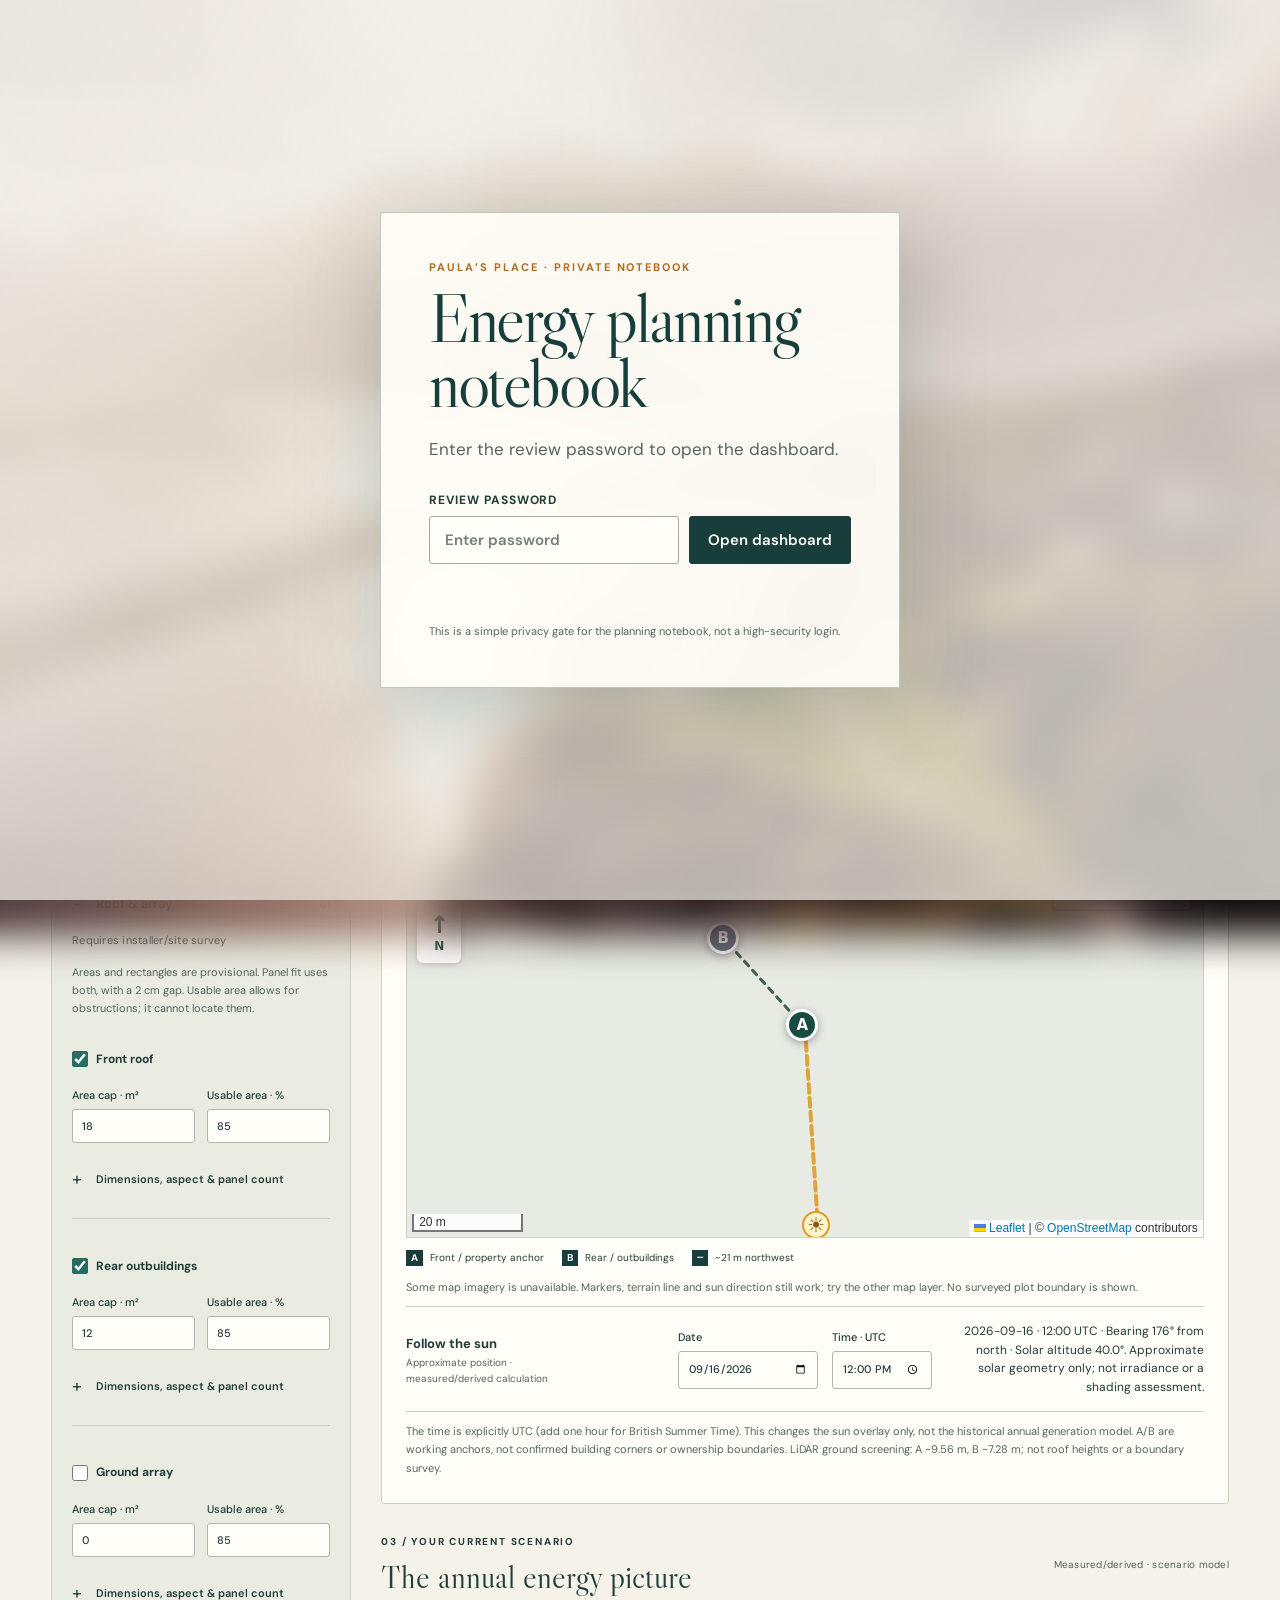
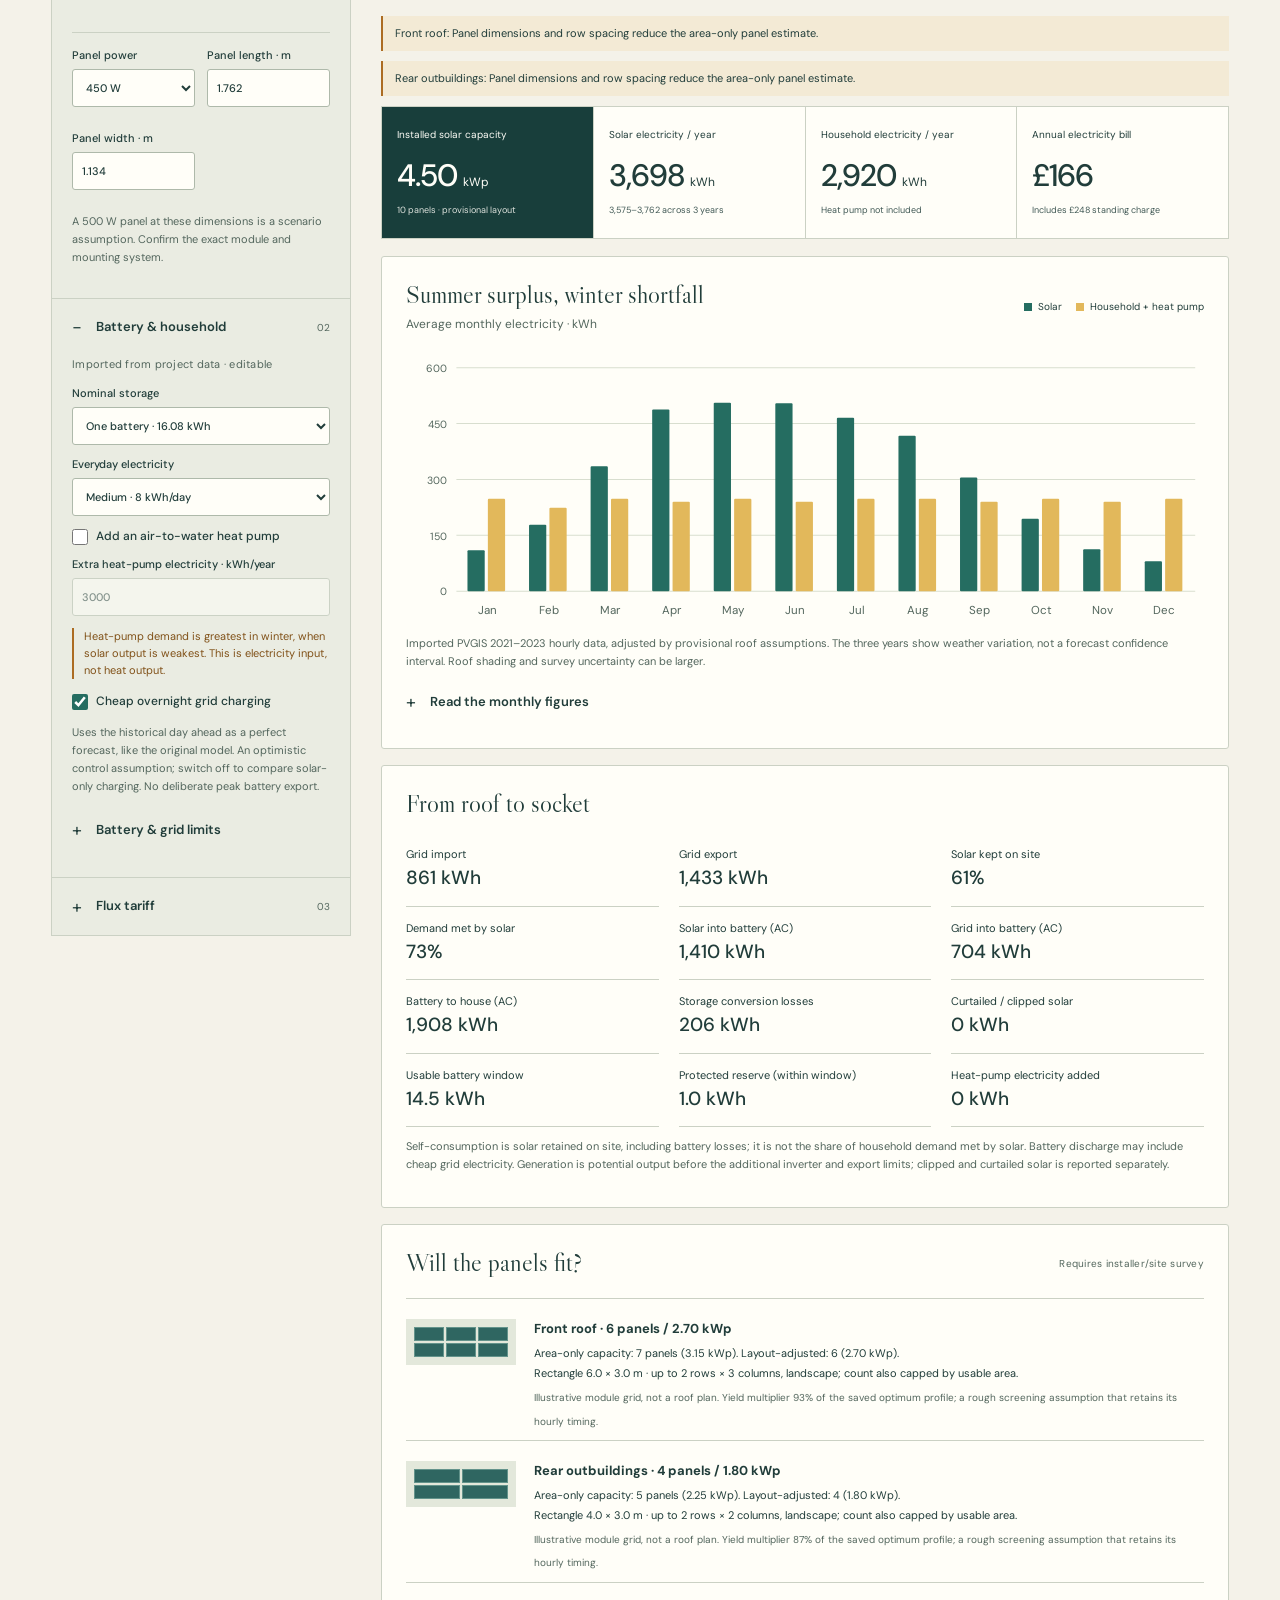
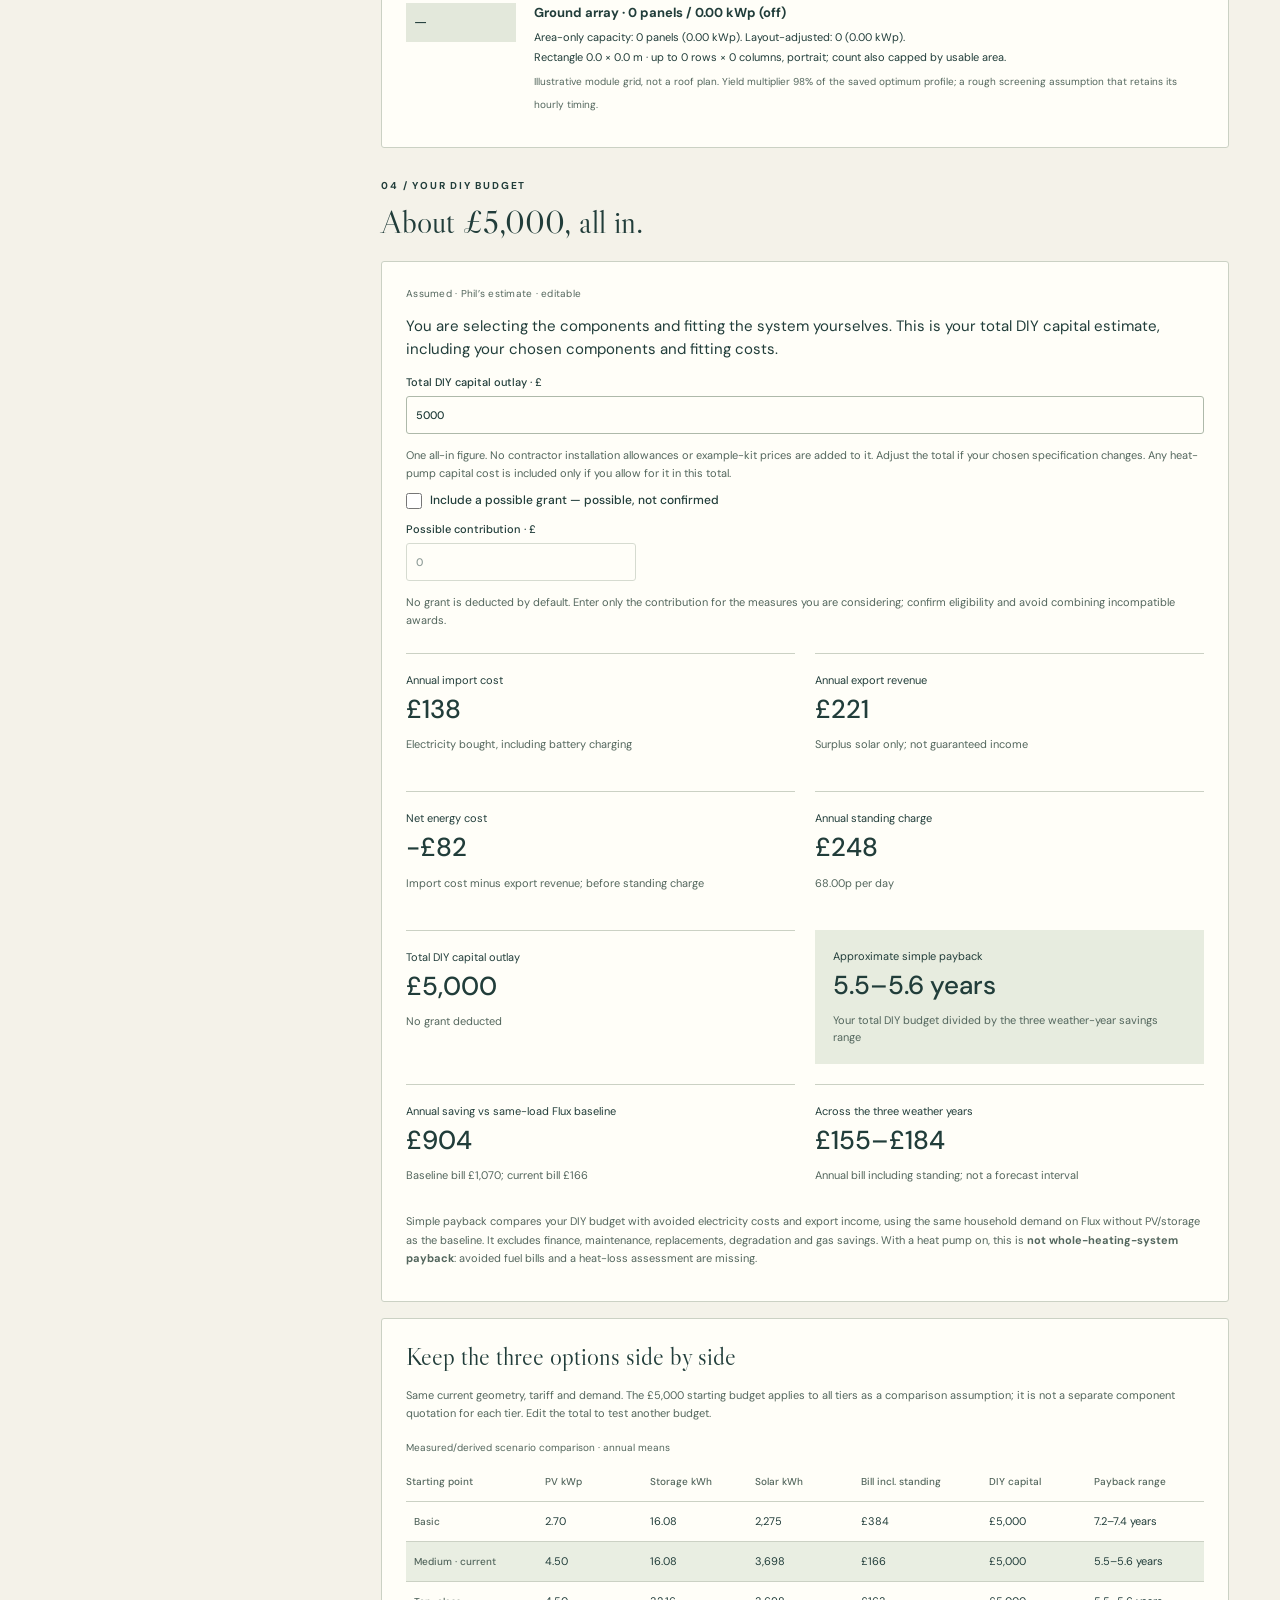
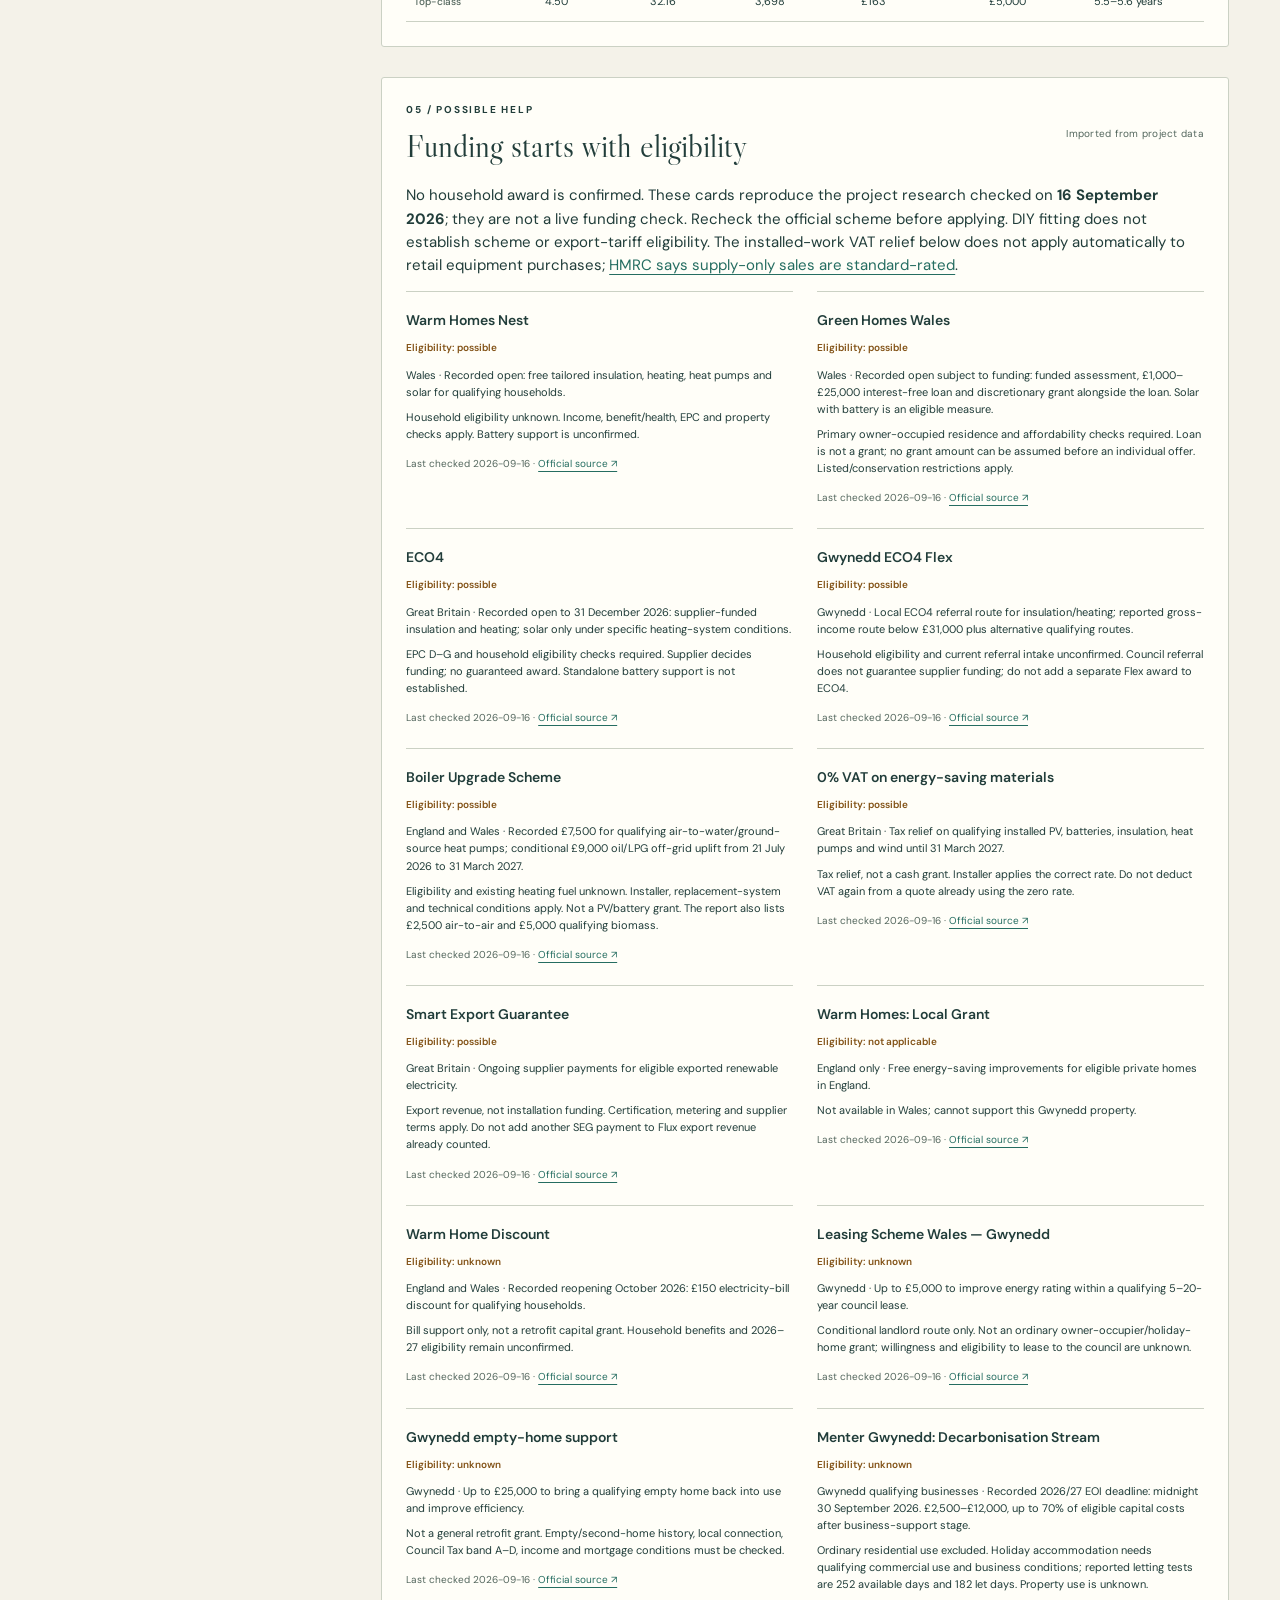
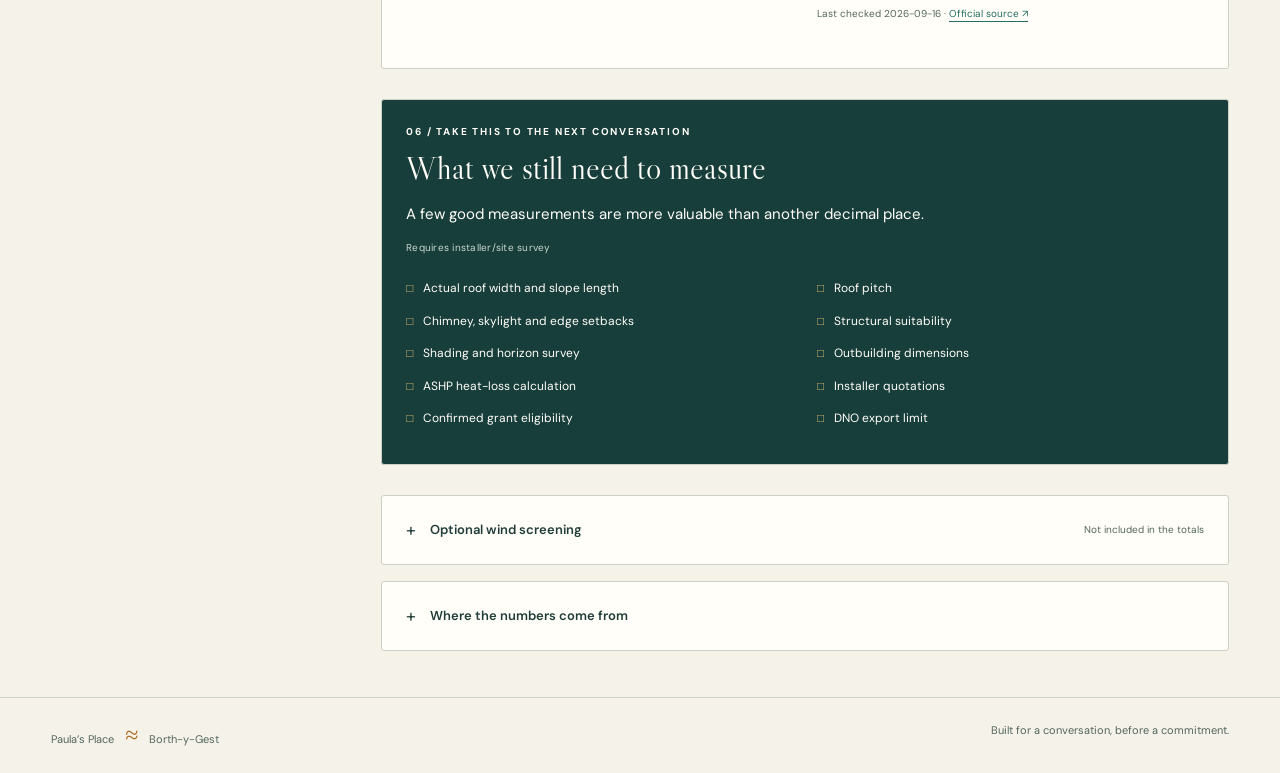
==== index.html @ 2956f286 "Add Paula's Place private review gate" ====
<!doctype html>
<html lang="en-GB">
<head>
  <meta charset="utf-8"><meta name="viewport" content="width=device-width, initial-scale=1">
  <meta name="theme-color" content="#183e3b"><meta name="description" content="A local solar, battery and heat-pump planning notebook for Paula's Place in Borth-y-Gest.">
  <title>Paula’s Place · Energy notebook</title><link rel="icon" href="data:image/svg+xml,%3Csvg xmlns='http://www.w3.org/2000/svg' viewBox='0 0 32 32'%3E%3Crect width='32' height='32' fill='%23183e3b'/%3E%3Ctext x='9' y='25' fill='%23fffef8' font-size='27' font-family='Georgia'%3EP%3C/text%3E%3C/svg%3E">
  <link rel="stylesheet" href="vendor/leaflet.css"><link rel="stylesheet" href="styles.css">
  <script defer src="vendor/leaflet.js"></script><script type="module" src="app.js"></script>
</head>
<body>
<div class="privacy-gate" id="privacy-gate" role="dialog" aria-modal="true" aria-labelledby="privacy-title">
  <div class="privacy-backdrop" aria-hidden="true"></div>
  <div class="privacy-wash" aria-hidden="true"></div>
  <section class="privacy-shell">
    <div class="privacy-panel">
      <p class="privacy-eyebrow">Paula’s Place · private notebook</p>
      <h1 id="privacy-title">Energy planning notebook</h1>
      <p class="privacy-intro">Enter the review password to open the dashboard.</p>
      <form id="privacy-form">
        <label for="privacy-password">Review password</label>
        <div class="privacy-entry">
          <input id="privacy-password" name="password" type="password" autocomplete="off" spellcheck="false" placeholder="Enter password" required>
          <button type="submit">Open dashboard</button>
        </div>
        <p class="privacy-status" id="privacy-status" role="alert" aria-live="polite"></p>
      </form>
      <p class="privacy-note">This is a simple privacy gate for the planning notebook, not a high-security login.</p>
    </div>
  </section>
</div>
<div id="dashboard-app" data-locked="true" aria-hidden="true">
<a class="skip" href="#main">Skip to the energy notebook</a>
<header class="masthead"><a class="brand" href="#"><span class="brand-mark" aria-hidden="true">P<span>≈</span></span><span>Paula’s Place<small>BORTH-Y-GEST · NORTH WALES</small></span></a><nav aria-label="Notebook sections"><a href="#site">The site</a><a href="#energy">Energy</a><a href="#costs">Costs</a><a href="#next">Next steps</a></nav><button id="reset" class="quiet">Reset to defaults ↺</button></header>
<main id="main">
<section class="intro"><div><p class="eyebrow">A HOUSE BY THE SEA. A PLAN FOR ITS ENERGY.</p><h1>What could the sunshine do?</h1><p class="lede">Explore solar panels, battery storage and a possible heat pump for <strong>2 Mersey Street</strong>. Start with a tier, then change the assumptions together.</p></div><div class="edition"><span>FIELD NOTE / 01</span><strong>52.91556° N<br>4.13733° W</strong><small>Working front anchor · provisional<br>Planning notebook · September 2026</small></div></section>
<div class="scope-note"><span class="dot"></span><p><strong>A comparison tool, with room for uncertainty.</strong> These are planning estimates, not an engineering design, planning approval, grant decision or quotation.</p></div>
<div id="load-status" role="status">Loading the project’s hourly solar data…</div>
<section class="scenario-section" aria-labelledby="scenario-heading"><div class="section-heading"><div><p class="eyebrow">01 / CHOOSE A STARTING POINT</p><h2 id="scenario-heading">Three ways to begin</h2></div><span class="source-tag">Assumed · editable presets</span></div><div class="tiers" id="tiers">
<button data-tier="basic" aria-pressed="false"><span class="tier-number">01</span><span><strong>Basic</strong><small>Front roof · one battery</small></span><span class="tier-capacity" id="tier-basic"></span></button>
<button data-tier="medium" aria-pressed="true"><span class="tier-number">02</span><span><strong>Medium</strong><small>Front + rear · one battery</small></span><span class="tier-capacity" id="tier-medium"></span></button>
<button data-tier="top" aria-pressed="false"><span class="tier-number">03</span><span><strong>Top-class</strong><small>Front + rear · two batteries</small></span><span class="tier-capacity" id="tier-top"></span></button></div><p class="micro">Tiers set active roofs and battery size. The total DIY budget stays at your entered amount. Your roof geometry, tariff and household choices carry across. Top-class means more storage here; it is not a promise of greater savings.</p></section>
<div class="workspace">
<aside class="controls" aria-label="Scenario assumptions"><div class="controls-title"><span class="eyebrow">MAKE IT YOURS</span><h2>The assumptions</h2><p>Change a value to update the whole notebook.</p></div>
<details open><summary>Roof & array <span>01</span></summary><div class="control-body"><p class="source-tag">Requires installer/site survey</p><p class="micro">Areas and rectangles are provisional. Panel fit uses both, with a 2 cm gap. Usable area allows for obstructions; it cannot locate them.</p><div id="surfaces"></div><div class="fields two"><label>Panel power<select data-path="panelWattage"><option value="450">450 W</option><option value="500">500 W</option></select></label><label>Panel length · m<input data-path="panelLengthM" type="number" min="0.5" max="4" step=".001"></label><label>Panel width · m<input data-path="panelWidthM" type="number" min="0.5" max="3" step=".001"></label></div><p class="micro">A 500 W panel at these dimensions is a scenario assumption. Confirm the exact module and mounting system.</p></div></details>
<details open><summary>Battery & household <span>02</span></summary><div class="control-body"><p class="source-tag">Imported from project data · editable</p><label>Nominal storage<select data-path="batteryKwh"><option value="16.08">One battery · 16.08 kWh</option><option value="32.16">Two batteries · 32.16 kWh</option><option value="40">40 kWh scenario</option><option value="10.08">Energian bank · 10.08 kWh</option><option value="15.12">Energian bank · 15.12 kWh</option><option value="20.16">Energian bank · 20.16 kWh</option></select></label><label>Everyday electricity<select data-path="baseDailyKwh"><option value="5.6">Low · 5.6 kWh/day</option><option value="8">Medium · 8 kWh/day</option><option value="12">High · 12 kWh/day</option></select></label><label class="check"><input type="checkbox" data-path="ashpEnabled"> Add an air-to-water heat pump</label><label>Extra heat-pump electricity · kWh/year<input type="number" data-path="ashpAnnualKwh" min="0" max="30000" step="100"></label><p class="winter-note">Heat-pump demand is greatest in winter, when solar output is weakest. This is electricity input, not heat output.</p><label class="check"><input type="checkbox" data-path="gridCharge"> Cheap overnight grid charging</label><p class="micro">Uses the historical day ahead as a perfect forecast, like the original model. An optimistic control assumption; switch off to compare solar-only charging. No deliberate peak battery export.</p><details><summary>Battery & grid limits</summary><div class="fields two"><label>Usable window · %<input data-path="batteryUsablePct" type="number" min="1" max="100" step="1"></label><label>Reserve within window · kWh<input data-path="reserveKwh" type="number" min="0" max="40" step=".1"></label><label>Charge efficiency · fraction<input data-path="chargeEfficiency" type="number" min=".5" max="1" step=".01"></label><label>Discharge efficiency · fraction<input data-path="dischargeEfficiency" type="number" min=".5" max="1" step=".01"></label><label>Battery power limit · kW<input data-path="batteryPowerKw" type="number" min="0" max="30" step=".1"></label><label>PV inverter limit · kW<input data-path="inverterKw" type="number" min="0" max="30" step=".1"></label><label>Export limit · kW<input data-path="exportLimitKw" type="number" min="0" max="30" step=".01"></label></div><p class="micro">5 kW battery power and 8 kW PV inverter are assumptions. Export defaults to 3.68 kW for screening; no DNO permission is implied. Equipment compatibility and shared inverter constraints need an installer.</p></details></div></details>
<details><summary>Flux tariff <span>03</span></summary><div class="control-body"><p class="source-tag">Imported from project data · editable</p><p>15 September 2026 planning snapshot. Variable prices, not a future offer. Periods use UK local time, including daylight saving.</p><div id="tariff-fields" class="fields two"></div><p class="micro">Cheap 02:00–05:00 · peak 16:00–19:00 · normal at other times. <a href="https://octopus.energy/smart/flux/" target="_blank" rel="noreferrer">Official Flux information ↗</a></p></div></details>
</aside>
<div class="results">
<section id="site" class="paper map-paper"><div class="section-heading"><div><p class="eyebrow">02 / START WITH THE PLACE</p><h2>A small site. Several possibilities.</h2></div><button id="recenter-map" class="quiet">Centre on the house</button></div><div class="map-wrap"><div id="site-map" aria-label="Interactive map of provisional front and rear anchors"></div></div><div class="map-caption"><span><b>A</b> Front / property anchor</span><span><b>B</b> Rear / outbuildings</span><span><b>┄</b> ~21 m northwest</span></div><p id="map-status" class="micro"></p><div class="sun-strip"><div><strong>Follow the sun</strong><small>Approximate position · measured/derived calculation</small></div><label>Date<input id="sun-date" type="date" value="2026-09-16" min="2020-01-01" max="2035-12-31"></label><label>Time · UTC<input id="sun-time" type="time" value="12:00"></label><output id="sun-readout"></output></div><p class="micro">The time is explicitly UTC (add one hour for British Summer Time). This changes the sun overlay only, not the historical annual generation model. A/B are working anchors, not confirmed building corners or ownership boundaries. LiDAR ground screening: A ~9.56 m, B ~7.28 m; not roof heights or a boundary survey.</p></section>
<section id="energy"><div class="section-heading"><div><p class="eyebrow">03 / YOUR CURRENT SCENARIO</p><h2>The annual energy picture</h2></div><span class="source-tag">Measured/derived · scenario model</span></div><div id="warnings" role="status"></div><div id="metrics" class="metrics" aria-live="polite" aria-atomic="true"></div><div class="paper chart-paper"><div class="section-heading"><div><h3>Summer surplus, winter shortfall</h3><p>Average monthly electricity · kWh</p></div><div class="legend"><span><i class="solar"></i>Solar</span><span><i class="demand"></i>Household + heat pump</span></div></div><div id="monthly-chart"></div><p class="micro">Imported PVGIS 2021–2023 hourly data, adjusted by provisional roof assumptions. The three years show weather variation, not a forecast confidence interval. Roof shading and survey uncertainty can be larger.</p><details><summary>Read the monthly figures</summary><div class="table-scroll"><table><caption>Average per calendar month, with generation range across the three years</caption><thead><tr><th>Month</th><th>Solar kWh</th><th>Year range</th><th>Use kWh</th><th>Import kWh</th><th>Export kWh</th></tr></thead><tbody id="monthly-table"></tbody></table></div></details></div><div class="paper"><h3>From roof to socket</h3><div id="energy-details" class="detail-grid"></div><p class="micro">Self-consumption is solar retained on site, including battery losses; it is not the share of household demand met by solar. Battery discharge may include cheap grid electricity. Generation is potential output before the additional inverter and export limits; clipped and curtailed solar is reported separately.</p></div><div class="paper"><div class="section-heading"><h3>Will the panels fit?</h3><span class="source-tag">Requires installer/site survey</span></div><div id="layout-results"></div></div></section>
<section id="costs"><div class="section-heading"><div><p class="eyebrow">04 / YOUR DIY BUDGET</p><h2>About £5,000, all in.</h2></div></div><div class="paper"><p class="source-tag">Assumed · Phil’s estimate · editable</p><p>You are selecting the components and fitting the system yourselves. This is your total DIY capital estimate, including your chosen components and fitting costs.</p><label>Total DIY capital outlay · £<input id="diy-total" type="number" min="0" max="200000" step="100" value="5000"></label><p class="micro">One all-in figure. No contractor installation allowances or example-kit prices are added to it. Adjust the total if your chosen specification changes. Any heat-pump capital cost is included only if you allow for it in this total.</p><div id="cost-inputs" hidden></div><label class="check"><input id="grant-enabled" type="checkbox"> Include a possible grant — possible, not confirmed</label><label class="grant-amount">Possible contribution · £<input id="grant-amount" type="number" value="0" min="0" max="100000" step="100" disabled></label><p class="micro">No grant is deducted by default. Enter only the contribution for the measures you are considering; confirm eligibility and avoid combining incompatible awards.</p><div id="finance" class="finance-grid"></div><p class="micro">Simple payback compares your DIY budget with avoided electricity costs and export income, using the same household demand on Flux without PV/storage as the baseline. It excludes finance, maintenance, replacements, degradation and gas savings. With a heat pump on, this is <strong>not whole-heating-system payback</strong>: avoided fuel bills and a heat-loss assessment are missing.</p></div><div class="paper"><h3>Keep the three options side by side</h3><p class="micro">Same current geometry, tariff and demand. The £5,000 starting budget applies to all tiers as a comparison assumption; it is not a separate component quotation for each tier. Edit the total to test another budget.</p><div class="table-scroll"><table><caption>Measured/derived scenario comparison · annual means</caption><thead><tr><th>Starting point</th><th>PV kWp</th><th>Storage kWh</th><th>Solar kWh</th><th>Bill incl. standing</th><th>DIY capital</th><th>Payback range</th></tr></thead><tbody id="comparison"></tbody></table></div></div></section>
<section id="funding" class="paper"><div class="section-heading"><div><p class="eyebrow">05 / POSSIBLE HELP</p><h2>Funding starts with eligibility</h2></div><span class="source-tag">Imported from project data</span></div><p>No household award is confirmed. These cards reproduce the project research checked on <strong>16 September 2026</strong>; they are not a live funding check. Recheck the official scheme before applying. DIY fitting does not establish scheme or export-tariff eligibility. The installed-work VAT relief below does not apply automatically to retail equipment purchases; <a href="https://www.gov.uk/guidance/vat-on-energy-saving-materials-and-heating-equipment-notice-7086" target="_blank" rel="noreferrer">HMRC says supply-only sales are standard-rated</a>.</p><div id="grants" class="grants"></div></section>
<section id="next" class="paper next-paper"><p class="eyebrow">06 / TAKE THIS TO THE NEXT CONVERSATION</p><h2>What we still need to measure</h2><p>A few good measurements are more valuable than another decimal place.</p><p class="source-tag">Requires installer/site survey</p><ul class="checklist"><li>Actual roof width and slope length</li><li>Roof pitch</li><li>Chimney, skylight and edge setbacks</li><li>Structural suitability</li><li>Shading and horizon survey</li><li>Outbuilding dimensions</li><li>ASHP heat-loss calculation</li><li>Installer quotations</li><li>Confirmed grant eligibility</li><li>DNO export limit</li></ul></section>
<details class="paper wind-panel"><summary>Optional wind screening <span>Not included in the totals</span></summary><p class="source-tag">Imported from project data · requires installer/site survey</p><p>The NASA regional 10 m wind series averages about 6.27 m/s. It does not tell us the wind at this roof, turbulence or turbine output. The project has no site-specific turbine power curve. Winter wind may complement solar, but a rooftop installation needs planning, structure, noise and maintenance assessment.</p><p><a href="https://www.gov.wales/planning-permission-wind-turbines" target="_blank" rel="noreferrer">Welsh Government planning guidance ↗</a></p></details>
<details class="paper"><summary>Where the numbers come from</summary><p>Solar generation uses the saved PVGIS 1 kWp hourly profile for 2021–2023. It was downloaded at an older postcode point, with an optimum south-facing array. The front roof’s provisional southeast aspect is a screening adjustment, not a fresh PVGIS roof simulation.</p><p>“Measured/derived” here means calculated, not measured at the property. Inputs marked “Imported from project data” can themselves be modelled data or earlier assumptions. Costs are editable placeholders. No carbon figure is shown because no agreed emissions factor or counterfactual has been supplied.</p><p><a href="DATA_PROVENANCE.md">Data provenance & assumptions</a> · <a href="SOURCE_RECONCILIATION.md">Conflicts reconciled</a> · <a href="README.md">Run the notebook</a></p></details>
</div></div>
</main><footer><span>Paula’s Place <i>≈</i> Borth-y-Gest</span><span>Built for a conversation, before a commitment.</span></footer>
</div>
<script>
  (() => {
    const password = 'blaze1875';
    const gate = document.getElementById('privacy-gate');
    const dashboard = document.getElementById('dashboard-app');
    const form = document.getElementById('privacy-form');
    const field = document.getElementById('privacy-password');
    const status = document.getElementById('privacy-status');
    const storageKey = 'paulas-place-dashboard-unlocked';

    function unlock() {
      gate.hidden = true;
      dashboard.dataset.locked = 'false';
      dashboard.setAttribute('aria-hidden', 'false');
      sessionStorage.setItem(storageKey, 'yes');
      dashboard.querySelector('.brand')?.focus();
      window.dispatchEvent(new Event('resize'));
    }

    if (sessionStorage.getItem(storageKey) === 'yes') unlock();

    form.addEventListener('submit', event => {
      event.preventDefault();
      if (field.value === password) {
        status.textContent = '';
        unlock();
        return;
      }
      status.textContent = 'That password does not match.';
      field.select();
      gate.classList.remove('privacy-shake');
      void gate.offsetWidth;
      gate.classList.add('privacy-shake');
    });
  })();
</script>
</body></html>
---- vendor/leaflet.css ----
/* required styles */

.leaflet-pane,
.leaflet-tile,
.leaflet-marker-icon,
.leaflet-marker-shadow,
.leaflet-tile-container,
.leaflet-pane > svg,
.leaflet-pane > canvas,
.leaflet-zoom-box,
.leaflet-image-layer,
.leaflet-layer {
	position: absolute;
	left: 0;
	top: 0;
	}
.leaflet-container {
	overflow: hidden;
	}
.leaflet-tile,
.leaflet-marker-icon,
.leaflet-marker-shadow {
	-webkit-user-select: none;
	   -moz-user-select: none;
	        user-select: none;
	  -webkit-user-drag: none;
	}
/* Prevents IE11 from highlighting tiles in blue */
.leaflet-tile::selection {
	background: transparent;
}
/* Safari renders non-retina tile on retina better with this, but Chrome is worse */
.leaflet-safari .leaflet-tile {
	image-rendering: -webkit-optimize-contrast;
	}
/* hack that prevents hw layers "stretching" when loading new tiles */
.leaflet-safari .leaflet-tile-container {
	width: 1600px;
	height: 1600px;
	-webkit-transform-origin: 0 0;
	}
.leaflet-marker-icon,
.leaflet-marker-shadow {
	display: block;
	}
/* .leaflet-container svg: reset svg max-width decleration shipped in Joomla! (joomla.org) 3.x */
/* .leaflet-container img: map is broken in FF if you have max-width: 100% on tiles */
.leaflet-container .leaflet-overlay-pane svg {
	max-width: none !important;
	max-height: none !important;
	}
.leaflet-container .leaflet-marker-pane img,
.leaflet-container .leaflet-shadow-pane img,
.leaflet-container .leaflet-tile-pane img,
.leaflet-container img.leaflet-image-layer,
.leaflet-container .leaflet-tile {
	max-width: none !important;
	max-height: none !important;
	width: auto;
	padding: 0;
	}

.leaflet-container img.leaflet-tile {
	/* See: https://bugs.chromium.org/p/chromium/issues/detail?id=600120 */
	mix-blend-mode: plus-lighter;
}

.leaflet-container.leaflet-touch-zoom {
	-ms-touch-action: pan-x pan-y;
	touch-action: pan-x pan-y;
	}
.leaflet-container.leaflet-touch-drag {
	-ms-touch-action: pinch-zoom;
	/* Fallback for FF which doesn't support pinch-zoom */
	touch-action: none;
	touch-action: pinch-zoom;
}
.leaflet-container.leaflet-touch-drag.leaflet-touch-zoom {
	-ms-touch-action: none;
	touch-action: none;
}
.leaflet-container {
	-webkit-tap-highlight-color: transparent;
}
.leaflet-container a {
	-webkit-tap-highlight-color: rgba(51, 181, 229, 0.4);
}
.leaflet-tile {
	filter: inherit;
	visibility: hidden;
	}
.leaflet-tile-loaded {
	visibility: inherit;
	}
.leaflet-zoom-box {
	width: 0;
	height: 0;
	-moz-box-sizing: border-box;
	     box-sizing: border-box;
	z-index: 800;
	}
/* workaround for https://bugzilla.mozilla.org/show_bug.cgi?id=888319 */
.leaflet-overlay-pane svg {
	-moz-user-select: none;
	}

.leaflet-pane         { z-index: 400; }

.leaflet-tile-pane    { z-index: 200; }
.leaflet-overlay-pane { z-index: 400; }
.leaflet-shadow-pane  { z-index: 500; }
.leaflet-marker-pane  { z-index: 600; }
.leaflet-tooltip-pane   { z-index: 650; }
.leaflet-popup-pane   { z-index: 700; }

.leaflet-map-pane canvas { z-index: 100; }
.leaflet-map-pane svg    { z-index: 200; }

.leaflet-vml-shape {
	width: 1px;
	height: 1px;
	}
.lvml {
	behavior: url(#default#VML);
	display: inline-block;
	position: absolute;
	}


/* control positioning */

.leaflet-control {
	position: relative;
	z-index: 800;
	pointer-events: visiblePainted; /* IE 9-10 doesn't have auto */
	pointer-events: auto;
	}
.leaflet-top,
.leaflet-bottom {
	position: absolute;
	z-index: 1000;
	pointer-events: none;
	}
.leaflet-top {
	top: 0;
	}
.leaflet-right {
	right: 0;
	}
.leaflet-bottom {
	bottom: 0;
	}
.leaflet-left {
	left: 0;
	}
.leaflet-control {
	float: left;
	clear: both;
	}
.leaflet-right .leaflet-control {
	float: right;
	}
.leaflet-top .leaflet-control {
	margin-top: 10px;
	}
.leaflet-bottom .leaflet-control {
	margin-bottom: 10px;
	}
.leaflet-left .leaflet-control {
	margin-left: 10px;
	}
.leaflet-right .leaflet-control {
	margin-right: 10px;
	}


/* zoom and fade animations */

.leaflet-fade-anim .leaflet-popup {
	opacity: 0;
	-webkit-transition: opacity 0.2s linear;
	   -moz-transition: opacity 0.2s linear;
	        transition: opacity 0.2s linear;
	}
.leaflet-fade-anim .leaflet-map-pane .leaflet-popup {
	opacity: 1;
	}
.leaflet-zoom-animated {
	-webkit-transform-origin: 0 0;
	    -ms-transform-origin: 0 0;
	        transform-origin: 0 0;
	}
svg.leaflet-zoom-animated {
	will-change: transform;
}

.leaflet-zoom-anim .leaflet-zoom-animated {
	-webkit-transition: -webkit-transform 0.25s cubic-bezier(0,0,0.25,1);
	   -moz-transition:    -moz-transform 0.25s cubic-bezier(0,0,0.25,1);
	        transition:         transform 0.25s cubic-bezier(0,0,0.25,1);
	}
.leaflet-zoom-anim .leaflet-tile,
.leaflet-pan-anim .leaflet-tile {
	-webkit-transition: none;
	   -moz-transition: none;
	        transition: none;
	}

.leaflet-zoom-anim .leaflet-zoom-hide {
	visibility: hidden;
	}


/* cursors */

.leaflet-interactive {
	cursor: pointer;
	}
.leaflet-grab {
	cursor: -webkit-grab;
	cursor:    -moz-grab;
	cursor:         grab;
	}
.leaflet-crosshair,
.leaflet-crosshair .leaflet-interactive {
	cursor: crosshair;
	}
.leaflet-popup-pane,
.leaflet-control {
	cursor: auto;
	}
.leaflet-dragging .leaflet-grab,
.leaflet-dragging .leaflet-grab .leaflet-interactive,
.leaflet-dragging .leaflet-marker-draggable {
	cursor: move;
	cursor: -webkit-grabbing;
	cursor:    -moz-grabbing;
	cursor:         grabbing;
	}

/* marker & overlays interactivity */
.leaflet-marker-icon,
.leaflet-marker-shadow,
.leaflet-image-layer,
.leaflet-pane > svg path,
.leaflet-tile-container {
	pointer-events: none;
	}

.leaflet-marker-icon.leaflet-interactive,
.leaflet-image-layer.leaflet-interactive,
.leaflet-pane > svg path.leaflet-interactive,
svg.leaflet-image-layer.leaflet-interactive path {
	pointer-events: visiblePainted; /* IE 9-10 doesn't have auto */
	pointer-events: auto;
	}

/* visual tweaks */

.leaflet-container {
	background: #ddd;
	outline-offset: 1px;
	}
.leaflet-container a {
	color: #0078A8;
	}
.leaflet-zoom-box {
	border: 2px dotted #38f;
	background: rgba(255,255,255,0.5);
	}


/* general typography */
.leaflet-container {
	font-family: "Helvetica Neue", Arial, Helvetica, sans-serif;
	font-size: 12px;
	font-size: 0.75rem;
	line-height: 1.5;
	}


/* general toolbar styles */

.leaflet-bar {
	box-shadow: 0 1px 5px rgba(0,0,0,0.65);
	border-radius: 4px;
	}
.leaflet-bar a {
	background-color: #fff;
	border-bottom: 1px solid #ccc;
	width: 26px;
	height: 26px;
	line-height: 26px;
	display: block;
	text-align: center;
	text-decoration: none;
	color: black;
	}
.leaflet-bar a,
.leaflet-control-layers-toggle {
	background-position: 50% 50%;
	background-repeat: no-repeat;
	display: block;
	}
.leaflet-bar a:hover,
.leaflet-bar a:focus {
	background-color: #f4f4f4;
	}
.leaflet-bar a:first-child {
	border-top-left-radius: 4px;
	border-top-right-radius: 4px;
	}
.leaflet-bar a:last-child {
	border-bottom-left-radius: 4px;
	border-bottom-right-radius: 4px;
	border-bottom: none;
	}
.leaflet-bar a.leaflet-disabled {
	cursor: default;
	background-color: #f4f4f4;
	color: #bbb;
	}

.leaflet-touch .leaflet-bar a {
	width: 30px;
	height: 30px;
	line-height: 30px;
	}
.leaflet-touch .leaflet-bar a:first-child {
	border-top-left-radius: 2px;
	border-top-right-radius: 2px;
	}
.leaflet-touch .leaflet-bar a:last-child {
	border-bottom-left-radius: 2px;
	border-bottom-right-radius: 2px;
	}

/* zoom control */

.leaflet-control-zoom-in,
.leaflet-control-zoom-out {
	font: bold 18px 'Lucida Console', Monaco, monospace;
	text-indent: 1px;
	}

.leaflet-touch .leaflet-control-zoom-in, .leaflet-touch .leaflet-control-zoom-out  {
	font-size: 22px;
	}


/* layers control */

.leaflet-control-layers {
	box-shadow: 0 1px 5px rgba(0,0,0,0.4);
	background: #fff;
	border-radius: 5px;
	}
.leaflet-control-layers-toggle {
	background-image: url(images/layers.png);
	width: 36px;
	height: 36px;
	}
.leaflet-retina .leaflet-control-layers-toggle {
	background-image: url(images/layers-2x.png);
	background-size: 26px 26px;
	}
.leaflet-touch .leaflet-control-layers-toggle {
	width: 44px;
	height: 44px;
	}
.leaflet-control-layers .leaflet-control-layers-list,
.leaflet-control-layers-expanded .leaflet-control-layers-toggle {
	display: none;
	}
.leaflet-control-layers-expanded .leaflet-control-layers-list {
	display: block;
	position: relative;
	}
.leaflet-control-layers-expanded {
	padding: 6px 10px 6px 6px;
	color: #333;
	background: #fff;
	}
.leaflet-control-layers-scrollbar {
	overflow-y: scroll;
	overflow-x: hidden;
	padding-right: 5px;
	}
.leaflet-control-layers-selector {
	margin-top: 2px;
	position: relative;
	top: 1px;
	}
.leaflet-control-layers label {
	display: block;
	font-size: 13px;
	font-size: 1.08333em;
	}
.leaflet-control-layers-separator {
	height: 0;
	border-top: 1px solid #ddd;
	margin: 5px -10px 5px -6px;
	}

/* Default icon URLs */
.leaflet-default-icon-path { /* used only in path-guessing heuristic, see L.Icon.Default */
	background-image: url(images/marker-icon.png);
	}


/* attribution and scale controls */

.leaflet-container .leaflet-control-attribution {
	background: #fff;
	background: rgba(255, 255, 255, 0.8);
	margin: 0;
	}
.leaflet-control-attribution,
.leaflet-control-scale-line {
	padding: 0 5px;
	color: #333;
	line-height: 1.4;
	}
.leaflet-control-attribution a {
	text-decoration: none;
	}
.leaflet-control-attribution a:hover,
.leaflet-control-attribution a:focus {
	text-decoration: underline;
	}
.leaflet-attribution-flag {
	display: inline !important;
	vertical-align: baseline !important;
	width: 1em;
	height: 0.6669em;
	}
.leaflet-left .leaflet-control-scale {
	margin-left: 5px;
	}
.leaflet-bottom .leaflet-control-scale {
	margin-bottom: 5px;
	}
.leaflet-control-scale-line {
	border: 2px solid #777;
	border-top: none;
	line-height: 1.1;
	padding: 2px 5px 1px;
	white-space: nowrap;
	-moz-box-sizing: border-box;
	     box-sizing: border-box;
	background: rgba(255, 255, 255, 0.8);
	text-shadow: 1px 1px #fff;
	}
.leaflet-control-scale-line:not(:first-child) {
	border-top: 2px solid #777;
	border-bottom: none;
	margin-top: -2px;
	}
.leaflet-control-scale-line:not(:first-child):not(:last-child) {
	border-bottom: 2px solid #777;
	}

.leaflet-touch .leaflet-control-attribution,
.leaflet-touch .leaflet-control-layers,
.leaflet-touch .leaflet-bar {
	box-shadow: none;
	}
.leaflet-touch .leaflet-control-layers,
.leaflet-touch .leaflet-bar {
	border: 2px solid rgba(0,0,0,0.2);
	background-clip: padding-box;
	}


/* popup */

.leaflet-popup {
	position: absolute;
	text-align: center;
	margin-bottom: 20px;
	}
.leaflet-popup-content-wrapper {
	padding: 1px;
	text-align: left;
	border-radius: 12px;
	}
.leaflet-popup-content {
	margin: 13px 24px 13px 20px;
	line-height: 1.3;
	font-size: 13px;
	font-size: 1.08333em;
	min-height: 1px;
	}
.leaflet-popup-content p {
	margin: 17px 0;
	margin: 1.3em 0;
	}
.leaflet-popup-tip-container {
	width: 40px;
	height: 20px;
	position: absolute;
	left: 50%;
	margin-top: -1px;
	margin-left: -20px;
	overflow: hidden;
	pointer-events: none;
	}
.leaflet-popup-tip {
	width: 17px;
	height: 17px;
	padding: 1px;

	margin: -10px auto 0;
	pointer-events: auto;

	-webkit-transform: rotate(45deg);
	   -moz-transform: rotate(45deg);
	    -ms-transform: rotate(45deg);
	        transform: rotate(45deg);
	}
.leaflet-popup-content-wrapper,
.leaflet-popup-tip {
	background: white;
	color: #333;
	box-shadow: 0 3px 14px rgba(0,0,0,0.4);
	}
.leaflet-container a.leaflet-popup-close-button {
	position: absolute;
	top: 0;
	right: 0;
	border: none;
	text-align: center;
	width: 24px;
	height: 24px;
	font: 16px/24px Tahoma, Verdana, sans-serif;
	color: #757575;
	text-decoration: none;
	background: transparent;
	}
.leaflet-container a.leaflet-popup-close-button:hover,
.leaflet-container a.leaflet-popup-close-button:focus {
	color: #585858;
	}
.leaflet-popup-scrolled {
	overflow: auto;
	}

.leaflet-oldie .leaflet-popup-content-wrapper {
	-ms-zoom: 1;
	}
.leaflet-oldie .leaflet-popup-tip {
	width: 24px;
	margin: 0 auto;

	-ms-filter: "progid:DXImageTransform.Microsoft.Matrix(M11=0.70710678, M12=0.70710678, M21=-0.70710678, M22=0.70710678)";
	filter: progid:DXImageTransform.Microsoft.Matrix(M11=0.70710678, M12=0.70710678, M21=-0.70710678, M22=0.70710678);
	}

.leaflet-oldie .leaflet-control-zoom,
.leaflet-oldie .leaflet-control-layers,
.leaflet-oldie .leaflet-popup-content-wrapper,
.leaflet-oldie .leaflet-popup-tip {
	border: 1px solid #999;
	}


/* div icon */

.leaflet-div-icon {
	background: #fff;
	border: 1px solid #666;
	}


/* Tooltip */
/* Base styles for the element that has a tooltip */
.leaflet-tooltip {
	position: absolute;
	padding: 6px;
	background-color: #fff;
	border: 1px solid #fff;
	border-radius: 3px;
	color: #222;
	white-space: nowrap;
	-webkit-user-select: none;
	-moz-user-select: none;
	-ms-user-select: none;
	user-select: none;
	pointer-events: none;
	box-shadow: 0 1px 3px rgba(0,0,0,0.4);
	}
.leaflet-tooltip.leaflet-interactive {
	cursor: pointer;
	pointer-events: auto;
	}
.leaflet-tooltip-top:before,
.leaflet-tooltip-bottom:before,
.leaflet-tooltip-left:before,
.leaflet-tooltip-right:before {
	position: absolute;
	pointer-events: none;
	border: 6px solid transparent;
	background: transparent;
	content: "";
	}

/* Directions */

.leaflet-tooltip-bottom {
	margin-top: 6px;
}
.leaflet-tooltip-top {
	margin-top: -6px;
}
.leaflet-tooltip-bottom:before,
.leaflet-tooltip-top:before {
	left: 50%;
	margin-left: -6px;
	}
.leaflet-tooltip-top:before {
	bottom: 0;
	margin-bottom: -12px;
	border-top-color: #fff;
	}
.leaflet-tooltip-bottom:before {
	top: 0;
	margin-top: -12px;
	margin-left: -6px;
	border-bottom-color: #fff;
	}
.leaflet-tooltip-left {
	margin-left: -6px;
}
.leaflet-tooltip-right {
	margin-left: 6px;
}
.leaflet-tooltip-left:before,
.leaflet-tooltip-right:before {
	top: 50%;
	margin-top: -6px;
	}
.leaflet-tooltip-left:before {
	right: 0;
	margin-right: -12px;
	border-left-color: #fff;
	}
.leaflet-tooltip-right:before {
	left: 0;
	margin-left: -12px;
	border-right-color: #fff;
	}

/* Printing */

@media print {
	/* Prevent printers from removing background-images of controls. */
	.leaflet-control {
		-webkit-print-color-adjust: exact;
		print-color-adjust: exact;
		}
	}
---- styles.css ----
@import url('https://fonts.googleapis.com/css2?family=DM+Sans:wght@400;500;600;700&family=Libre+Caslon+Display&display=swap');
:root{--ink:#213d3a;--sea:#256d61;--cream:#f4f2e9;--paper:#fffef8;--line:#cbd1c4;--muted:#53665d;--amber:#ac6c22;--gold:#e2b85b;--dark:#183e3b;--serif:'Libre Caslon Display',Georgia,serif;--sans:'DM Sans',Verdana,sans-serif}*{box-sizing:border-box}html{scroll-behavior:smooth;scroll-padding-top:20px}body{margin:0;color:var(--ink);background:var(--cream);font:15px/1.55 var(--sans)}button,input,select{font:inherit}button,a,input,select,summary{-webkit-tap-highlight-color:transparent}button,summary{cursor:pointer}a{color:var(--sea);text-underline-offset:4px}button{color:inherit}button:focus-visible,a:focus-visible,summary:focus-visible,input:focus-visible,select:focus-visible{outline:3px solid #ba751e;outline-offset:3px}button{border:1px solid var(--line);border-radius:3px;background:transparent}button:hover{background:#e4e8dc}.masthead{display:flex;align-items:center;justify-content:space-between;gap:24px;padding:22px 4vw;border-bottom:1px solid var(--line)}.brand{display:flex;align-items:center;gap:13px;text-decoration:none;color:var(--ink);font-family:var(--serif);font-size:28px;line-height:1}.brand small{display:block;font:9px/1.8 var(--sans);letter-spacing:1.5px;margin-top:8px}.brand-mark{display:grid;place-content:center;width:46px;height:50px;border:1px solid var(--ink);font-size:32px;position:relative}.brand-mark span{font:20px/1 Georgia;position:absolute;bottom:-7px;left:10px;background:var(--cream);padding:0 4px}.masthead nav{display:flex;gap:28px;font-size:13px}.masthead nav a{color:var(--ink);text-decoration:none}.quiet{padding:9px 13px;font-size:12px;white-space:nowrap}.skip{position:absolute;left:20px;top:-100px;background:white;padding:12px;z-index:3000}.skip:focus{top:10px}main{max-width:1600px;margin:auto;padding:0 4vw}.intro{display:flex;gap:40px;justify-content:space-between;align-items:center;padding:57px 0 32px}.eyebrow{font-size:10px;letter-spacing:1.8px;font-weight:700;margin:0 0 10px}.intro h1{font:clamp(40px,4.7vw,70px)/1.03 var(--serif);font-weight:400;letter-spacing:-1.6px;margin:0 0 20px}.lede{max-width:780px;font-size:16px;color:var(--muted);margin:0;line-height:1.65}.edition{min-width:200px;border-left:1px solid var(--line);padding:10px 0 10px 26px}.edition>span{font-size:9px;letter-spacing:1.6px}.edition strong{display:block;font:23px/1.4 var(--serif);margin:10px 0}.edition small{font-size:10px;color:var(--muted)}.scope-note{display:flex;gap:12px;align-items:center;border-top:1px solid var(--line);border-bottom:1px solid var(--line);padding:13px 0;font-size:12px}.scope-note p{margin:0}.dot{width:7px;height:7px;background:var(--amber);border-radius:50%;flex-shrink:0}.section-heading{display:flex;align-items:center;justify-content:space-between;gap:15px;margin:0 0 20px}.section-heading h2,.section-heading h3{margin:0}h2{font:32px/1.15 var(--serif);margin:0 0 16px}h3{font:25px/1.15 var(--serif);margin:0 0 14px}p{margin:0 0 14px}.section-heading p:not(.eyebrow){font-size:12px;margin:5px 0 0;color:var(--muted)}.scenario-section{padding:32px 0 23px}.source-tag{font-size:10px;line-height:1.5;letter-spacing:.25px;color:var(--muted);display:block}.tiers{display:grid;grid-template-columns:repeat(3,1fr);gap:12px}.tiers button{display:flex;align-items:center;text-align:left;padding:21px 19px;gap:16px;background:var(--paper);border:1px solid var(--line);min-width:0}.tiers button[aria-pressed=true]{background:var(--dark);border-color:var(--dark);color:#fffef8}.tier-number{font:15px var(--serif);opacity:.7;align-self:flex-start}.tiers strong{font-size:19px;font-weight:500;display:block}.tiers small{display:block;font-size:11px;margin-top:3px}.tier-capacity{margin-left:auto;align-self:flex-start;font-size:12px;white-space:nowrap}.micro{font-size:11px;line-height:1.65;color:var(--muted);margin:10px 0}.workspace{display:grid;grid-template-columns:300px minmax(0,1fr);gap:30px;align-items:start}.controls{border:1px solid var(--line);background:#eaece2}.controls-title{padding:25px 21px 17px}.controls-title h2{font-size:29px;margin-bottom:10px}.controls-title p{font-size:12px;color:var(--muted)}.controls>details{border-top:1px solid var(--line)}summary{list-style:none;font-weight:600;font-size:13px;padding:18px 20px;display:flex;gap:10px;align-items:center}summary::before{content:'+';font-size:18px;font-weight:400;line-height:1;width:14px}details[open]>summary::before{content:'−'}summary::-webkit-details-marker{display:none}summary span{margin-left:auto;color:var(--muted);font-size:10px;font-weight:400}.control-body{padding:0 20px 22px}.control-body p{font-size:11px}.control-body details summary{padding:15px 0}.fields{display:grid;gap:12px}.two{grid-template-columns:repeat(2,minmax(0,1fr))}label{display:block;font-size:11px;line-height:1.45;margin:0 0 12px;font-weight:500}input[type=number],input[type=date],input[type=time],select{display:block;width:100%;min-width:0;border:1px solid #aeb9aa;background:var(--paper);color:var(--ink);padding:8px 9px;border-radius:3px;margin-top:5px;height:38px}input:disabled{opacity:.5}.check{display:flex;align-items:center;gap:8px;font-size:12px}.check input{accent-color:var(--sea);width:16px;height:16px;margin:0;flex-shrink:0}.surface-control{padding:15px 0;border-bottom:1px solid var(--line);margin-bottom:15px}.surface-control h4{margin:0;font-size:13px}.surface-control .check{margin-bottom:12px}.surface-control .subfields{margin-top:6px}.surface-control summary{font-size:11px}.surface-control input{height:34px}.winter-note{padding-left:10px;border-left:2px solid var(--amber);color:#805118}.results>section{margin-bottom:30px}.paper{background:var(--paper);border:1px solid var(--line);padding:24px;margin-bottom:16px;border-radius:3px}.map-paper{padding:24px 24px 16px}.map-paper h2{font-size:29px}.map-wrap{position:relative}.map-wrap #site-map{height:390px;background:#d9e0d1;z-index:0;border:1px solid var(--line)}.map-caption{display:flex;flex-wrap:wrap;gap:18px;font-size:10px;margin:12px 0}.map-caption b{display:inline-block;background:var(--dark);color:white;padding:0 5px;margin-right:4px}.sun-strip{display:grid;grid-template-columns:1fr 140px 100px 1fr;gap:14px;border-top:1px solid var(--line);border-bottom:1px solid var(--line);padding:15px 0;align-items:center}.sun-strip strong{font-size:13px}.sun-strip small{display:block;font-size:10px;color:var(--muted);max-width:170px}.sun-strip label{margin:0}.sun-strip output{font-size:12px;text-align:right}.metrics{display:grid;grid-template-columns:repeat(4,minmax(0,1fr));gap:1px;background:var(--line);border:1px solid var(--line);margin-bottom:17px}.metric{padding:20px 15px;background:var(--paper)}.metric:first-child{background:var(--dark);color:var(--paper)}.metric .metric-label{font-size:10px;display:block;min-height:30px}.metric strong{font-size:31px;line-height:1.25;font-weight:500;white-space:nowrap;letter-spacing:-1px}.metric strong small{font-size:12px;letter-spacing:0;font-weight:400}.metric>small{display:block;font-size:9px;margin-top:8px;opacity:.85}.legend{display:flex;gap:14px;font-size:10px;flex-wrap:wrap}.legend span{display:flex;gap:6px;align-items:center}.legend i{width:8px;height:8px;display:inline-block}.legend .solar{background:var(--sea)}.legend .demand{background:var(--gold)}#monthly-chart svg{display:block;width:100%;height:auto;overflow:visible}.detail-grid{display:grid;grid-template-columns:repeat(3,minmax(0,1fr));gap:0 20px}.detail-grid>div{padding:13px 0;border-bottom:1px solid var(--line)}.detail-grid span{display:block;font-size:11px}.detail-grid strong{font-size:19px;font-weight:500}.table-scroll{overflow-x:auto;max-width:100%}table{border-collapse:collapse;width:100%;font-size:11px}th,td{text-align:left;border-bottom:1px solid var(--line);padding:11px 9px;font-variant-numeric:tabular-nums}th{font-size:10px;color:var(--muted);font-weight:500}th:first-child,td:first-child{padding-left:0}caption{text-align:left;color:var(--muted);font-size:10px;padding:8px 0}.chart-paper details summary{padding:12px 0}.layout-row{display:grid;grid-template-columns:110px 1fr;gap:18px;border-top:1px solid var(--line);padding:20px 0 8px;align-items:start}.roof-sketch{background:#e3e8db;padding:8px;display:grid;gap:2px;max-width:110px;min-height:35px;align-self:start}.roof-sketch i{background:#2f6661;border:1px solid #63938b;min-height:14px;display:block}.layout-row h4{font-size:13px;margin:0 0 6px}.layout-row p{font-size:11px;margin:3px 0}.layout-row small{font-size:10px;color:var(--muted)}.cost-table input{width:100%;min-width:70px;max-width:120px;height:34px;margin:0}.cost-table th:first-child{width:48%}.grant-amount{max-width:230px}.finance-grid{display:grid;grid-template-columns:repeat(2,minmax(0,1fr));gap:20px;margin-top:24px}.finance-grid>div{padding:18px 0;border-top:1px solid var(--line)}.finance-grid strong{font-size:26px;font-weight:500;display:block}.finance-grid span,.finance-grid small{font-size:11px;display:block}.finance-grid .payback{background:#e7ecdf;padding:18px;border:none}.finance-grid small{margin-top:7px;color:var(--muted)}.grants{display:grid;grid-template-columns:repeat(2,minmax(0,1fr));gap:0 24px}.grant-card{border-top:1px solid var(--line);padding:20px 0}.grant-card h3{font-family:var(--sans);font-size:14px;font-weight:600;margin-bottom:7px}.grant-card p{font-size:11px;margin:8px 0}.grant-card small{font-size:10px;color:var(--muted)}.grant-status{font-size:10px;color:#825216;font-weight:600}.next-paper{background:var(--dark);color:var(--paper)}.next-paper .source-tag{color:#cad9cd}.checklist{padding:0;list-style:none;display:grid;grid-template-columns:1fr 1fr;gap:14px 24px;font-size:12px;margin-top:24px}.checklist li{display:flex;gap:10px}.checklist li::before{content:'□';color:#d6b66d}.wind-panel>summary,details.paper>summary{padding:0}.paper>summary~p{margin-top:15px;font-size:12px}.wind-panel summary span{font-size:10px}footer{display:flex;justify-content:space-between;gap:20px;border-top:1px solid var(--line);padding:24px 4vw;margin-top:30px;font-size:11px;color:var(--muted)}footer i{font:24px Georgia;padding:0 8px;color:var(--amber)}#load-status{font-size:12px;padding:10px 0}#warnings:empty{display:none}.warning{border-left:2px solid var(--amber);padding:9px 12px;background:#f3ead5;font-size:11px;margin-bottom:10px}.selected-row{background:#e9eee2}#comparison td{min-width:80px}#comparison th:first-child,#comparison td:first-child{padding-left:8px}.controls input:invalid{outline:2px solid #a74425}.no-data{padding:30px;text-align:center}
@media(min-width:1500px){.workspace{grid-template-columns:325px minmax(0,1fr);gap:36px}.map-wrap #site-map{height:430px}}
@media(max-width:1100px){.workspace{grid-template-columns:270px minmax(0,1fr);gap:20px}.paper{padding:20px}.metrics{grid-template-columns:repeat(2,minmax(0,1fr))}.metric .metric-label{min-height:auto}.sun-strip{grid-template-columns:1fr 1fr}.sun-strip output{text-align:left}.edition{min-width:170px}.tier-capacity{display:none}.tiers button{padding:17px 13px;gap:10px}.detail-grid{grid-template-columns:repeat(2,minmax(0,1fr))}.map-paper .section-heading{align-items:flex-start;flex-direction:column}.grants{grid-template-columns:1fr}}
@media(max-width:760px){.masthead{padding:18px 5vw;flex-wrap:wrap;gap:16px}.masthead nav{order:3;width:100%;justify-content:space-between;font-size:12px;gap:12px}.masthead .quiet{font-size:10px;padding:8px}.brand{font-size:24px}.brand-mark{height:44px;width:39px}.intro{padding-top:35px;gap:15px}.intro h1{font-size:45px}.edition{display:none}.lede{font-size:14px}.scope-note{align-items:flex-start}.dot{margin-top:6px}main{padding:0 5vw}.tiers{gap:7px}.tiers button{padding:14px 10px;display:block}.tier-number{font-size:12px;display:block;margin-bottom:8px}.tiers strong{font-size:15px}.tiers small{font-size:9px;line-height:1.6}.section-heading{flex-wrap:wrap}.section-heading h2{font-size:29px}.workspace{display:flex;flex-direction:column;gap:22px}.controls,.results{width:100%}.controls-title{padding:19px 20px 6px}.controls-title h2{font-size:26px}.controls-title p{font-size:11px}.controls-title .eyebrow{font-size:9px}.controls .control-body{padding-bottom:15px}.control-body .fields{gap:8px 18px}.surface-control{margin-bottom:10px}.results .paper{padding:19px}.map-wrap #site-map{height:340px}.sun-strip{gap:12px}.sun-strip input{font-size:12px}.map-caption{gap:8px}.chart-paper .section-heading{gap:12px}.finance-grid{gap:12px}.finance-grid strong{font-size:23px}.checklist{grid-template-columns:1fr}.results>section{margin-bottom:26px}.metric strong{font-size:28px}.detail-grid{gap:0 14px}.wind-panel summary{align-items:flex-start}.wind-panel summary span{max-width:90px}footer{flex-direction:column;gap:5px}.layout-row{grid-template-columns:80px 1fr;gap:13px}.roof-sketch{max-width:80px}}
@media(prefers-reduced-motion:reduce){html{scroll-behavior:auto}}

.kit-detail{padding:20px;background:#e8ece0;border:1px solid var(--line);margin:15px 0 24px}.kit-detail p{font-size:12px}.kit-price{font-size:30px;font-weight:500;display:block;margin-bottom:12px}.kit-price small{font-size:12px}.kit-detail h3{font-size:25px}.kit-detail .source-tag{font-size:10px}#kit-choice{height:auto;min-height:40px;max-width:100%;font-size:12px}.finance-grid>div{min-width:0}.finance-grid strong{overflow-wrap:anywhere}

/* Private review gate: Paula’s Place palette, with the supplied coast image as atmosphere. */
.privacy-gate{position:fixed;inset:0;z-index:5000;overflow:auto;color:var(--ink);background:var(--cream)}
.privacy-backdrop,.privacy-wash{position:fixed;inset:0;pointer-events:none}
.privacy-backdrop{z-index:-2;background:url('assets/borth-y-gest-gate.png') center/cover no-repeat;filter:blur(18px) saturate(1.18) contrast(1.06) brightness(.92);transform:scale(1.08)}
.privacy-wash{z-index:-1;background:linear-gradient(115deg,rgba(244,242,233,.88) 0%,rgba(244,242,233,.66) 44%,rgba(244,242,233,.78) 100%),radial-gradient(circle at 50% 44%,rgba(37,109,97,.15),transparent 38%)}
.privacy-shell{width:min(1080px,calc(100% - 32px));min-height:100svh;margin:0 auto;display:grid;place-items:center;padding:32px 0}
.privacy-panel{width:min(520px,100%);padding:clamp(28px,5vw,48px);background:rgba(255,254,248,.9);border:1px solid rgba(33,61,58,.28);box-shadow:0 24px 80px rgba(33,61,58,.24);backdrop-filter:blur(10px)}
.privacy-eyebrow{margin:0 0 12px;color:var(--amber);font-size:11px;line-height:1.2;font-weight:700;letter-spacing:.18em;text-transform:uppercase}
.privacy-panel h1{max-width:12ch;margin:0;font:clamp(38px,7vw,68px)/.96 var(--serif);font-weight:400;letter-spacing:-.035em;color:var(--dark)}
.privacy-intro{margin:20px 0 0;max-width:38rem;color:var(--muted);font-size:17px}
.privacy-panel form{margin-top:30px}
.privacy-panel label{display:block;margin-bottom:9px;color:var(--ink);font-size:12px;line-height:1.2;font-weight:700;letter-spacing:.08em;text-transform:uppercase}
.privacy-entry{display:flex;gap:10px}
.privacy-entry input,.privacy-entry button{font:600 15px/1.2 var(--sans)}
.privacy-entry input{min-width:0;flex:1;padding:14px 15px;border:1px solid #9eafa2;border-radius:3px;background:rgba(255,254,248,.82);color:var(--ink);outline:none}
.privacy-entry input::placeholder{color:#718078}
.privacy-entry input:focus{border-color:var(--sea);box-shadow:0 0 0 3px rgba(37,109,97,.18)}
.privacy-entry button{flex:0 0 auto;padding:14px 18px;border:1px solid var(--dark);border-radius:3px;background:var(--dark);color:var(--paper);cursor:pointer}
.privacy-entry button:hover{background:var(--sea)}
.privacy-entry button:focus-visible{outline:3px solid var(--amber);outline-offset:3px}
.privacy-status{min-height:1.5em;margin-top:12px;color:#a74425;font:14px/1.35 var(--sans)}
.privacy-note{margin:26px 0 0;color:var(--muted);font-size:11px;line-height:1.5}
.privacy-shake{animation:privacy-shake .28s ease-in-out}
@keyframes privacy-shake{0%,100%{transform:translateX(0)}30%{transform:translateX(-7px)}70%{transform:translateX(7px)}}
@media(max-width:560px){.privacy-shell{width:min(100% - 22px,1080px);padding:11px 0}.privacy-panel{padding:26px 22px}.privacy-entry{display:grid}.privacy-entry button{width:100%}.privacy-panel h1{font-size:clamp(40px,16vw,62px)}}
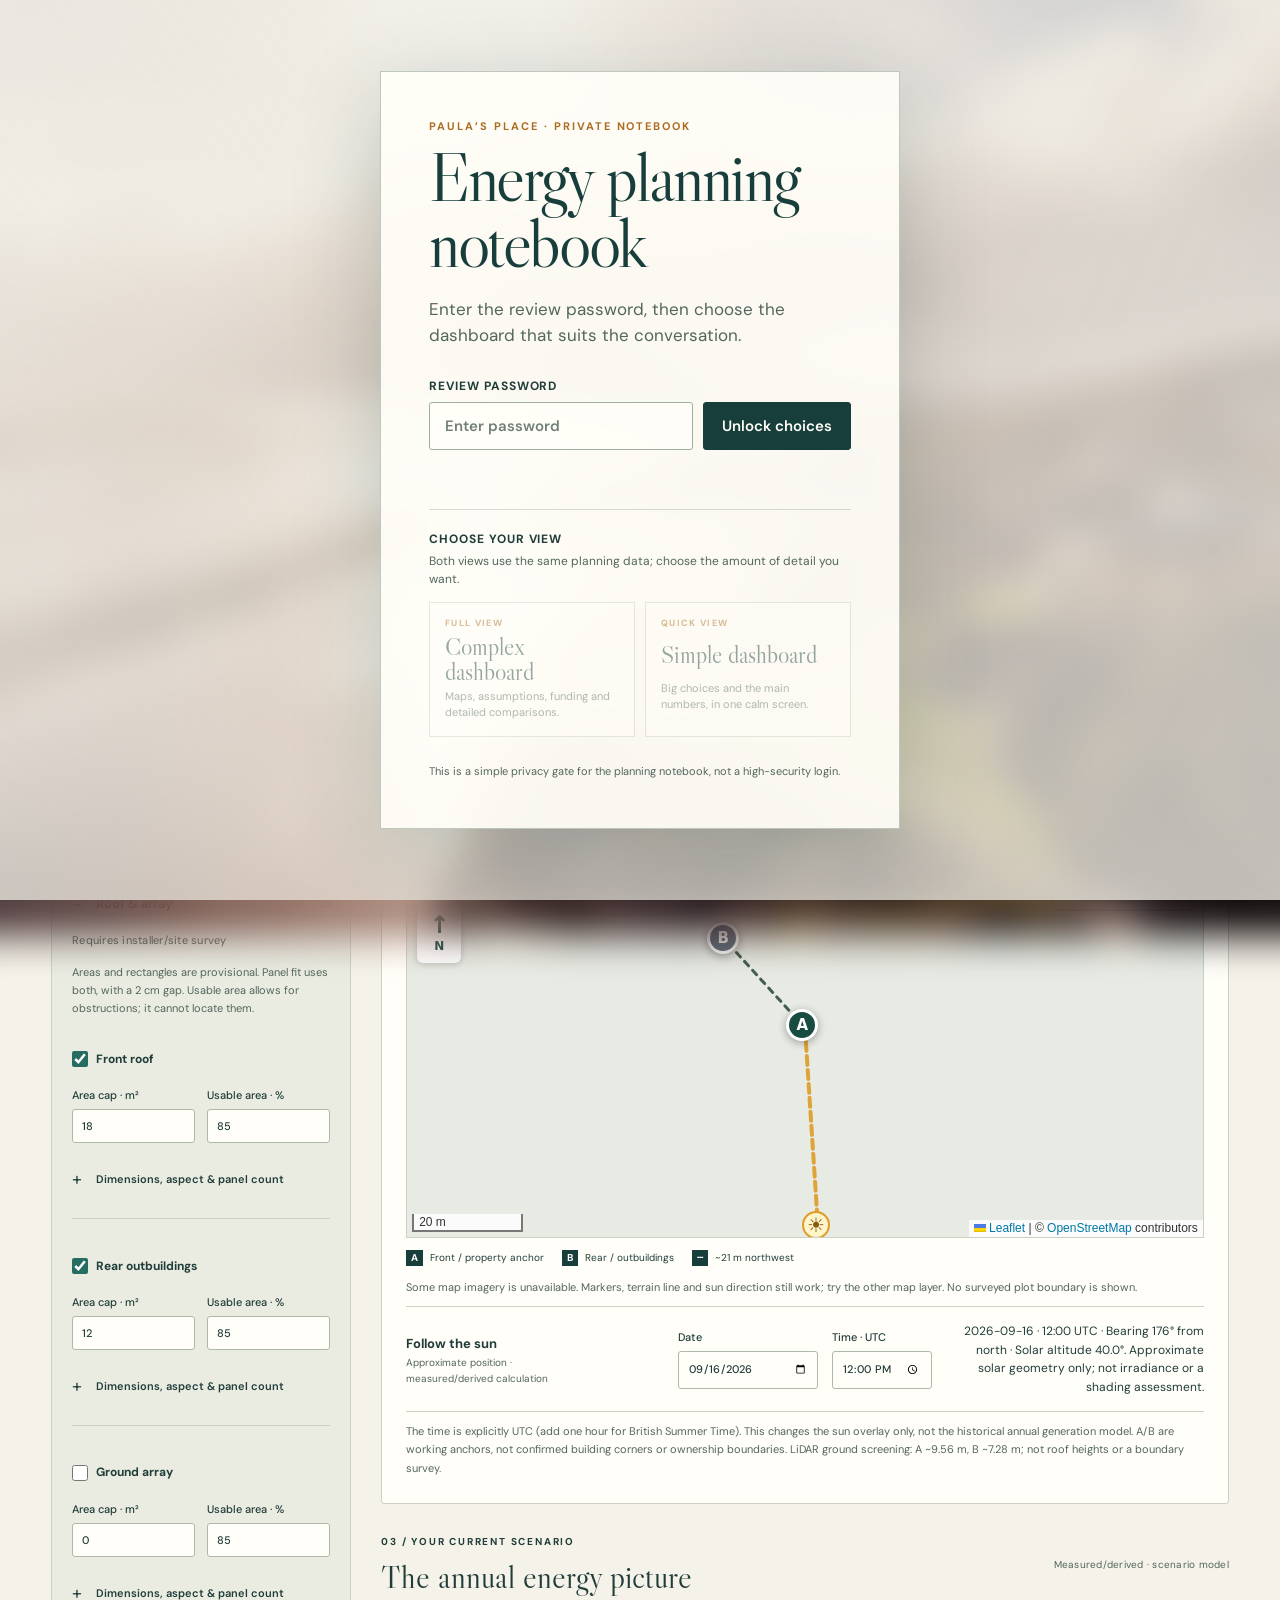
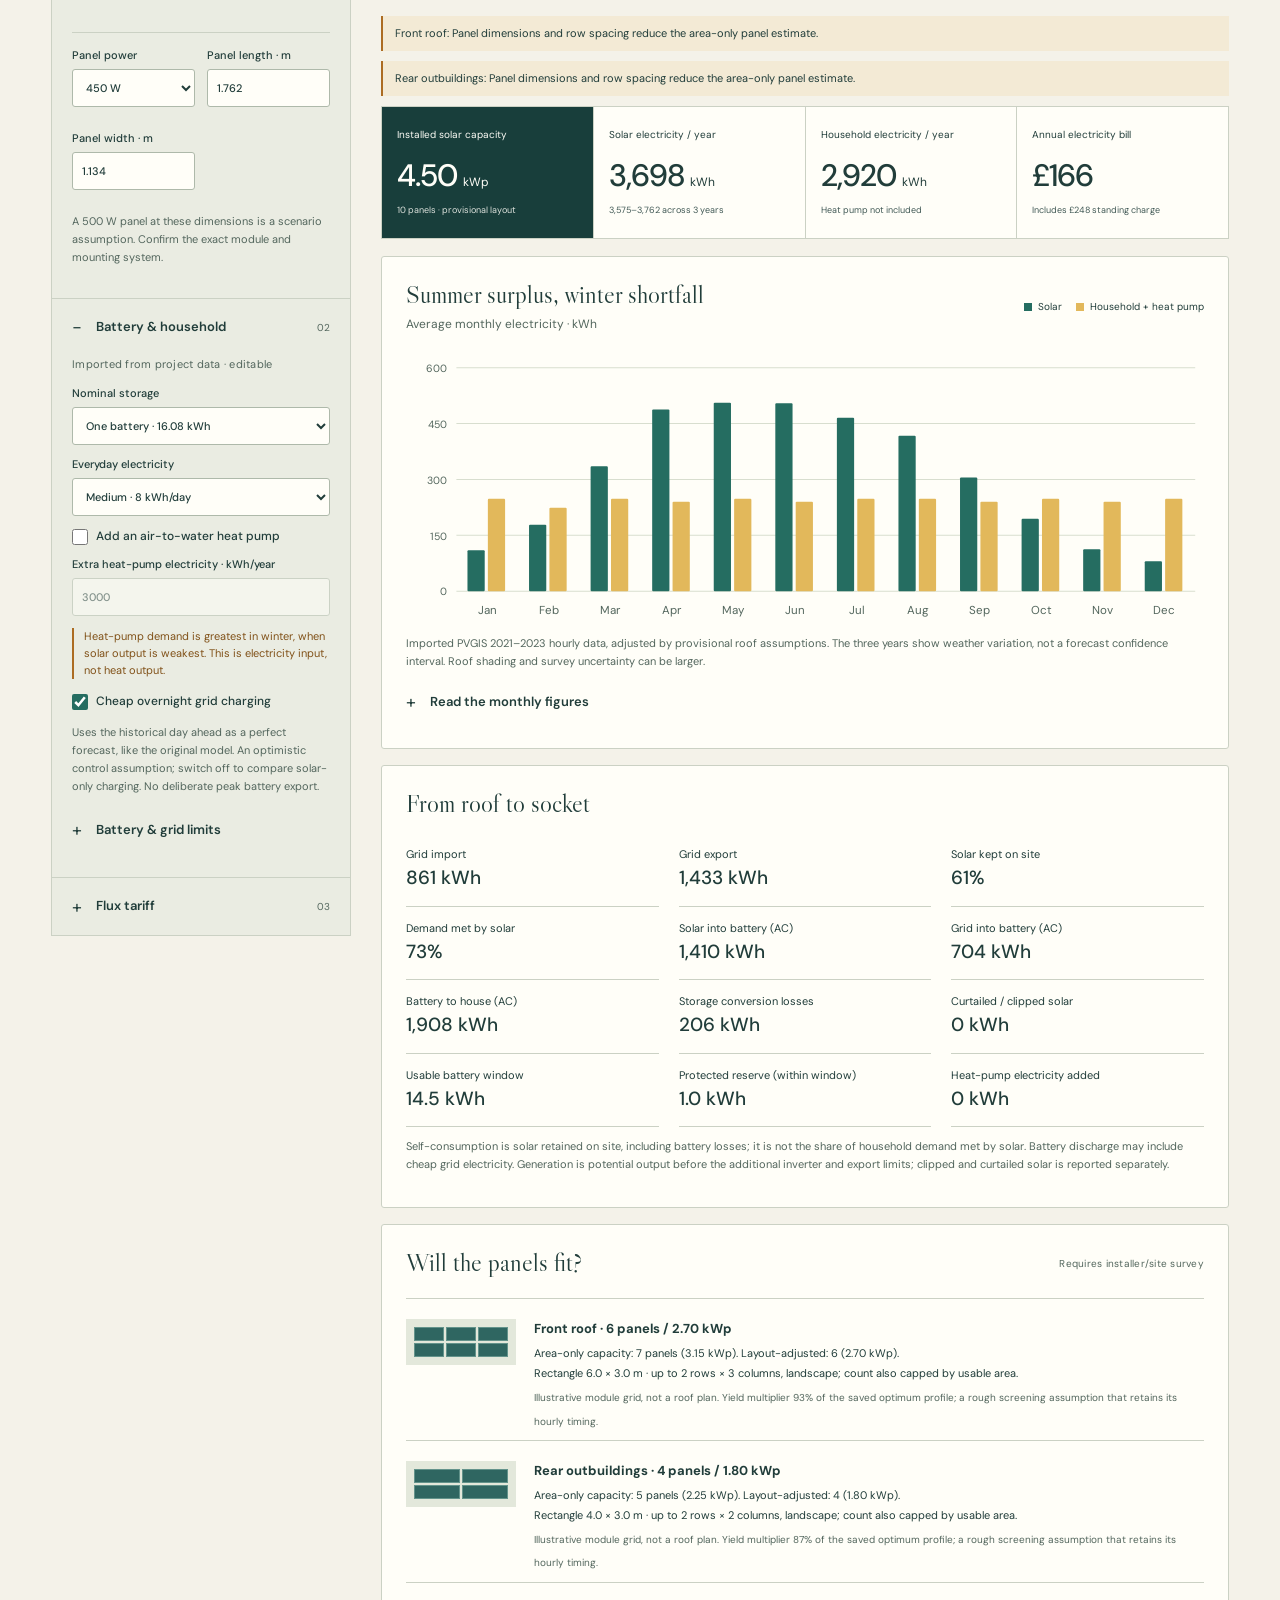
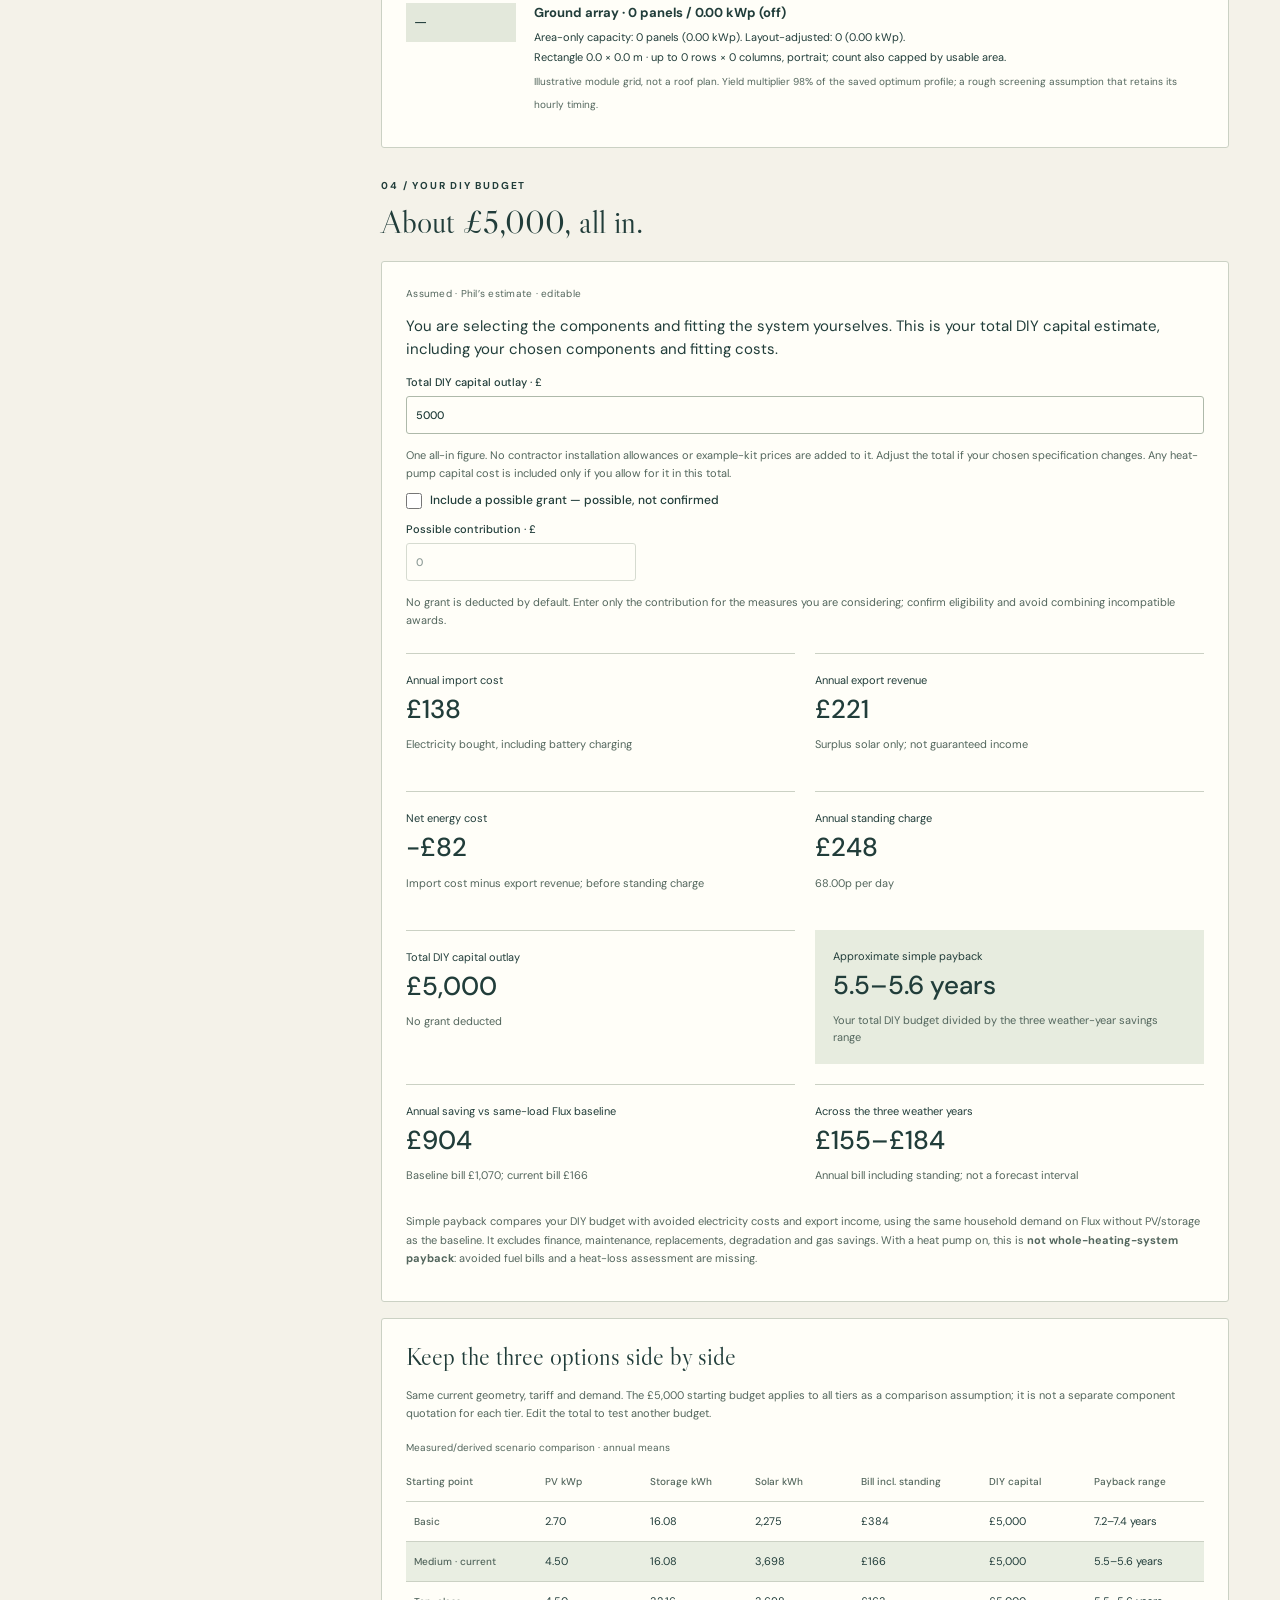
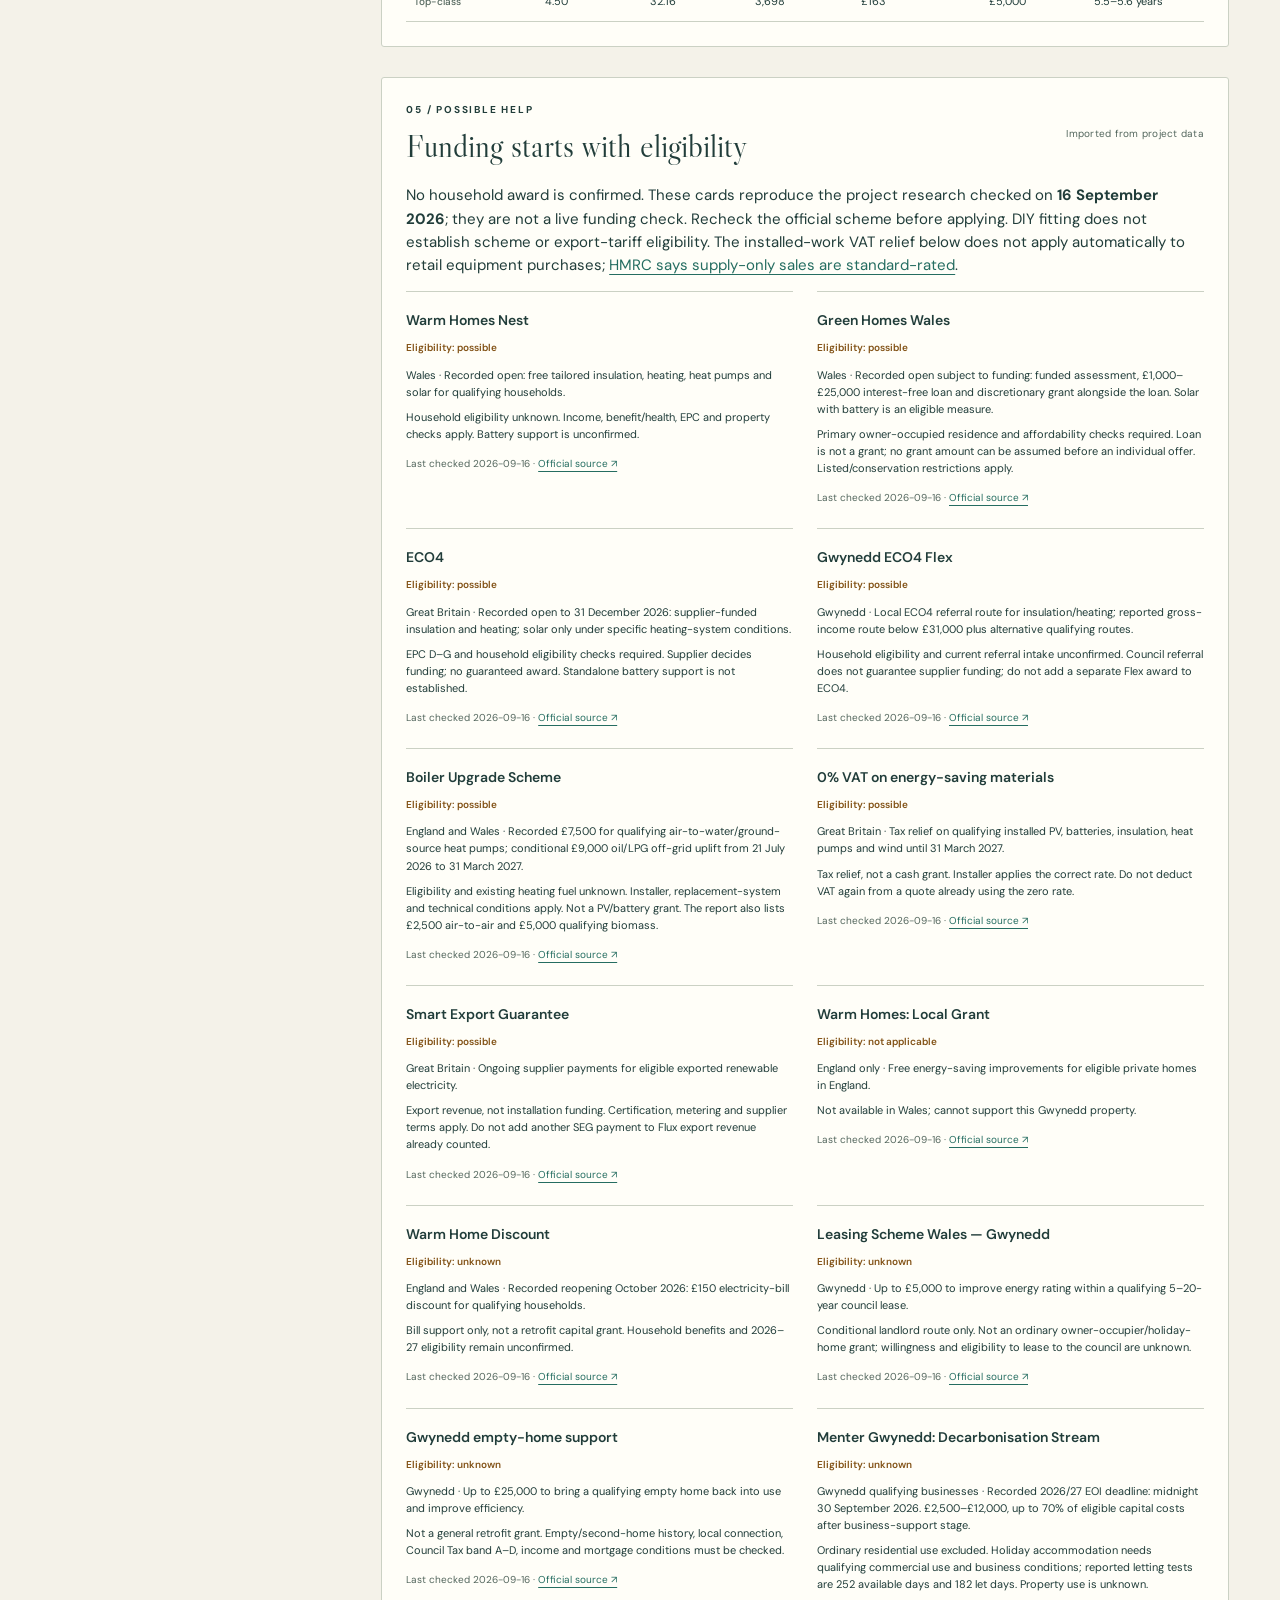
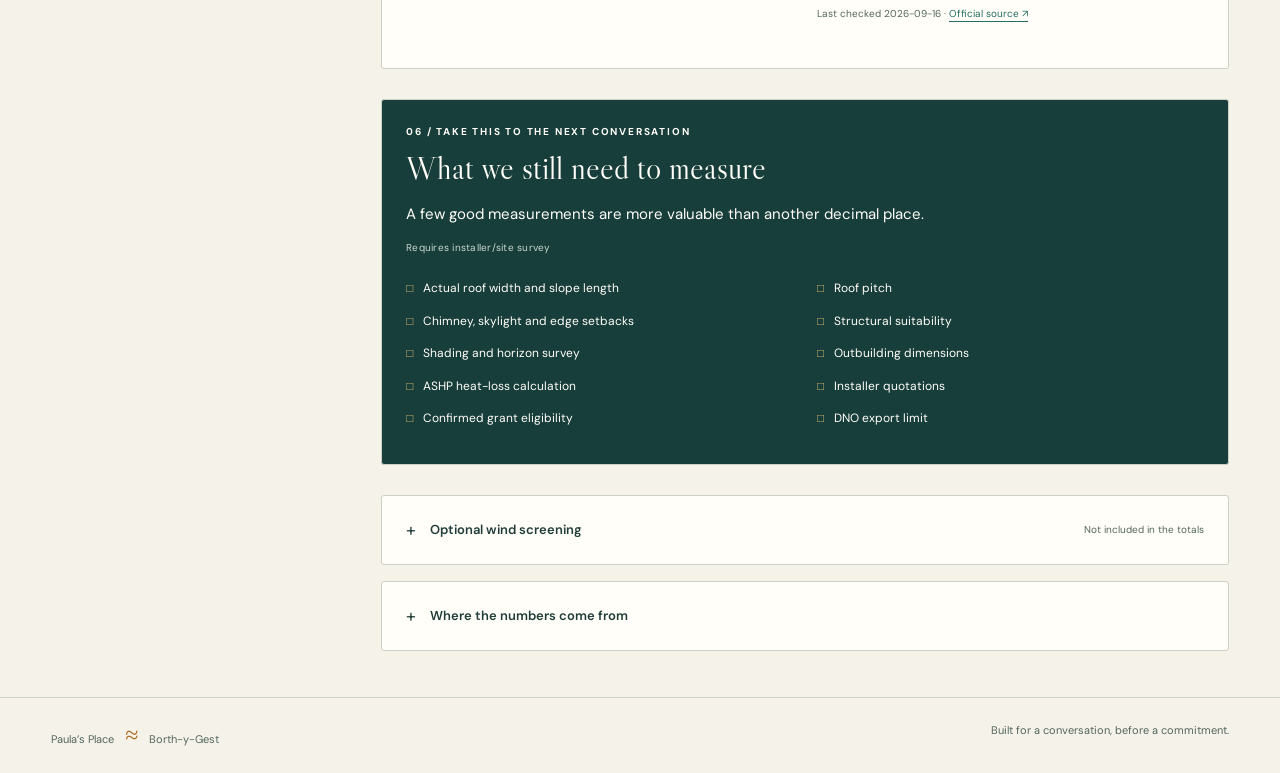
==== commit d7b31c81: "Add simple and complex dashboard routes" ====
--- a/index.html
+++ b/index.html
@@ -15,22 +15,38 @@
     <div class="privacy-panel">
       <p class="privacy-eyebrow">Paula’s Place · private notebook</p>
       <h1 id="privacy-title">Energy planning notebook</h1>
-      <p class="privacy-intro">Enter the review password to open the dashboard.</p>
+      <p class="privacy-intro">Enter the review password, then choose the dashboard that suits the conversation.</p>
       <form id="privacy-form">
         <label for="privacy-password">Review password</label>
         <div class="privacy-entry">
           <input id="privacy-password" name="password" type="password" autocomplete="off" spellcheck="false" placeholder="Enter password" required>
-          <button type="submit">Open dashboard</button>
+          <button type="submit">Unlock choices</button>
         </div>
         <p class="privacy-status" id="privacy-status" role="alert" aria-live="polite"></p>
       </form>
+      <div class="privacy-choice" aria-labelledby="privacy-choice-title">
+        <p class="privacy-choice-label" id="privacy-choice-title">Choose your view</p>
+        <p class="privacy-choice-help">Both views use the same planning data; choose the amount of detail you want.</p>
+        <div class="privacy-choice-links">
+          <a class="privacy-choice-link" href="./" data-dashboard-route="complex" aria-disabled="true" tabindex="-1">
+            <span class="privacy-choice-kicker">FULL VIEW</span>
+            <strong>Complex dashboard</strong>
+            <span>Maps, assumptions, funding and detailed comparisons.</span>
+          </a>
+          <a class="privacy-choice-link" href="simple/" data-dashboard-route="simple" aria-disabled="true" tabindex="-1">
+            <span class="privacy-choice-kicker">QUICK VIEW</span>
+            <strong>Simple dashboard</strong>
+            <span>Big choices and the main numbers, in one calm screen.</span>
+          </a>
+        </div>
+      </div>
       <p class="privacy-note">This is a simple privacy gate for the planning notebook, not a high-security login.</p>
     </div>
   </section>
 </div>
 <div id="dashboard-app" data-locked="true" aria-hidden="true">
 <a class="skip" href="#main">Skip to the energy notebook</a>
-<header class="masthead"><a class="brand" href="#"><span class="brand-mark" aria-hidden="true">P<span>≈</span></span><span>Paula’s Place<small>BORTH-Y-GEST · NORTH WALES</small></span></a><nav aria-label="Notebook sections"><a href="#site">The site</a><a href="#energy">Energy</a><a href="#costs">Costs</a><a href="#next">Next steps</a></nav><button id="reset" class="quiet">Reset to defaults ↺</button></header>
+<header class="masthead"><a class="brand" href="#"><span class="brand-mark" aria-hidden="true">P<span>≈</span></span><span>Paula’s Place<small>BORTH-Y-GEST · NORTH WALES</small></span></a><nav aria-label="Notebook sections"><a href="#site">The site</a><a href="#energy">Energy</a><a href="#costs">Costs</a><a href="#next">Next steps</a><a class="view-switch" href="simple/">Simple view ↗</a></nav><button id="reset" class="quiet">Reset to defaults ↺</button></header>
 <main id="main">
 <section class="intro"><div><p class="eyebrow">A HOUSE BY THE SEA. A PLAN FOR ITS ENERGY.</p><h1>What could the sunshine do?</h1><p class="lede">Explore solar panels, battery storage and a possible heat pump for <strong>2 Mersey Street</strong>. Start with a tier, then change the assumptions together.</p></div><div class="edition"><span>FIELD NOTE / 01</span><strong>52.91556° N<br>4.13733° W</strong><small>Working front anchor · provisional<br>Planning notebook · September 2026</small></div></section>
 <div class="scope-note"><span class="dot"></span><p><strong>A comparison tool, with room for uncertainty.</strong> These are planning estimates, not an engineering design, planning approval, grant decision or quotation.</p></div>
@@ -58,12 +74,13 @@
 </div>
 <script>
   (() => {
-    const password = 'blaze1875';
+    const password = 'bemygirlxx';
     const gate = document.getElementById('privacy-gate');
     const dashboard = document.getElementById('dashboard-app');
     const form = document.getElementById('privacy-form');
     const field = document.getElementById('privacy-password');
     const status = document.getElementById('privacy-status');
+    const choices = [...document.querySelectorAll('[data-dashboard-route]')];
     const storageKey = 'paulas-place-dashboard-unlocked';
 
     function unlock() {
@@ -75,13 +92,24 @@
       window.dispatchEvent(new Event('resize'));
     }
 
+    function enableChoices() {
+      sessionStorage.setItem(storageKey, 'yes');
+      gate.classList.add('privacy-authenticated');
+      status.textContent = 'Password accepted. Choose a dashboard.';
+      choices.forEach(link => {
+        link.removeAttribute('aria-disabled');
+        link.removeAttribute('tabindex');
+        link.classList.add('is-ready');
+      });
+      choices[0]?.focus();
+    }
+
     if (sessionStorage.getItem(storageKey) === 'yes') unlock();
 
     form.addEventListener('submit', event => {
       event.preventDefault();
       if (field.value === password) {
-        status.textContent = '';
-        unlock();
+        enableChoices();
         return;
       }
       status.textContent = 'That password does not match.';
@@ -90,6 +118,17 @@
       void gate.offsetWidth;
       gate.classList.add('privacy-shake');
     });
+
+    choices.forEach(link => link.addEventListener('click', event => {
+      if (link.getAttribute('aria-disabled') === 'true') {
+        event.preventDefault();
+        return;
+      }
+      if (link.dataset.dashboardRoute === 'complex') {
+        event.preventDefault();
+        unlock();
+      }
+    }));
   })();
 </script>
 </body></html>
--- a/styles.css
+++ b/styles.css
@@ -28,7 +28,18 @@
 .privacy-entry button:hover{background:var(--sea)}
 .privacy-entry button:focus-visible{outline:3px solid var(--amber);outline-offset:3px}
 .privacy-status{min-height:1.5em;margin-top:12px;color:#a74425;font:14px/1.35 var(--sans)}
+.privacy-choice{margin-top:26px;padding-top:22px;border-top:1px solid rgba(33,61,58,.18)}
+.privacy-choice-label{margin:0;color:var(--ink);font-size:12px;line-height:1.2;font-weight:700;letter-spacing:.08em;text-transform:uppercase}
+.privacy-choice-help{margin:7px 0 14px;color:var(--muted);font-size:12px;line-height:1.45}
+.privacy-choice-links{display:grid;grid-template-columns:repeat(2,minmax(0,1fr));gap:10px}
+.privacy-choice-link{display:grid;gap:5px;min-height:132px;padding:15px;color:var(--ink);text-decoration:none;background:rgba(255,254,248,.76);border:1px solid rgba(33,61,58,.25);transition:transform .15s ease,border-color .15s ease,background .15s ease,opacity .15s ease;opacity:.45;pointer-events:none}
+.privacy-choice-link.is-ready{opacity:1;pointer-events:auto}
+.privacy-choice-link.is-ready:hover{transform:translateY(-2px);border-color:var(--sea);background:var(--paper)}
+.privacy-choice-link strong{font:24px/1.05 var(--serif);font-weight:400;color:var(--dark)}
+.privacy-choice-link>span:last-child{font-size:11px;line-height:1.45;color:var(--muted)}
+.privacy-choice-kicker{color:var(--amber);font-size:9px;line-height:1.2;font-weight:700;letter-spacing:.15em}
+.masthead nav .view-switch{color:var(--sea);font-weight:700}
 .privacy-note{margin:26px 0 0;color:var(--muted);font-size:11px;line-height:1.5}
 .privacy-shake{animation:privacy-shake .28s ease-in-out}
 @keyframes privacy-shake{0%,100%{transform:translateX(0)}30%{transform:translateX(-7px)}70%{transform:translateX(7px)}}
-@media(max-width:560px){.privacy-shell{width:min(100% - 22px,1080px);padding:11px 0}.privacy-panel{padding:26px 22px}.privacy-entry{display:grid}.privacy-entry button{width:100%}.privacy-panel h1{font-size:clamp(40px,16vw,62px)}}
+@media(max-width:560px){.privacy-shell{width:min(100% - 22px,1080px);padding:11px 0}.privacy-panel{padding:26px 22px}.privacy-entry{display:grid}.privacy-entry button{width:100%}.privacy-panel h1{font-size:clamp(40px,16vw,62px)}.privacy-choice-links{grid-template-columns:1fr}.privacy-choice-link{min-height:0}.masthead nav .view-switch{display:block}}
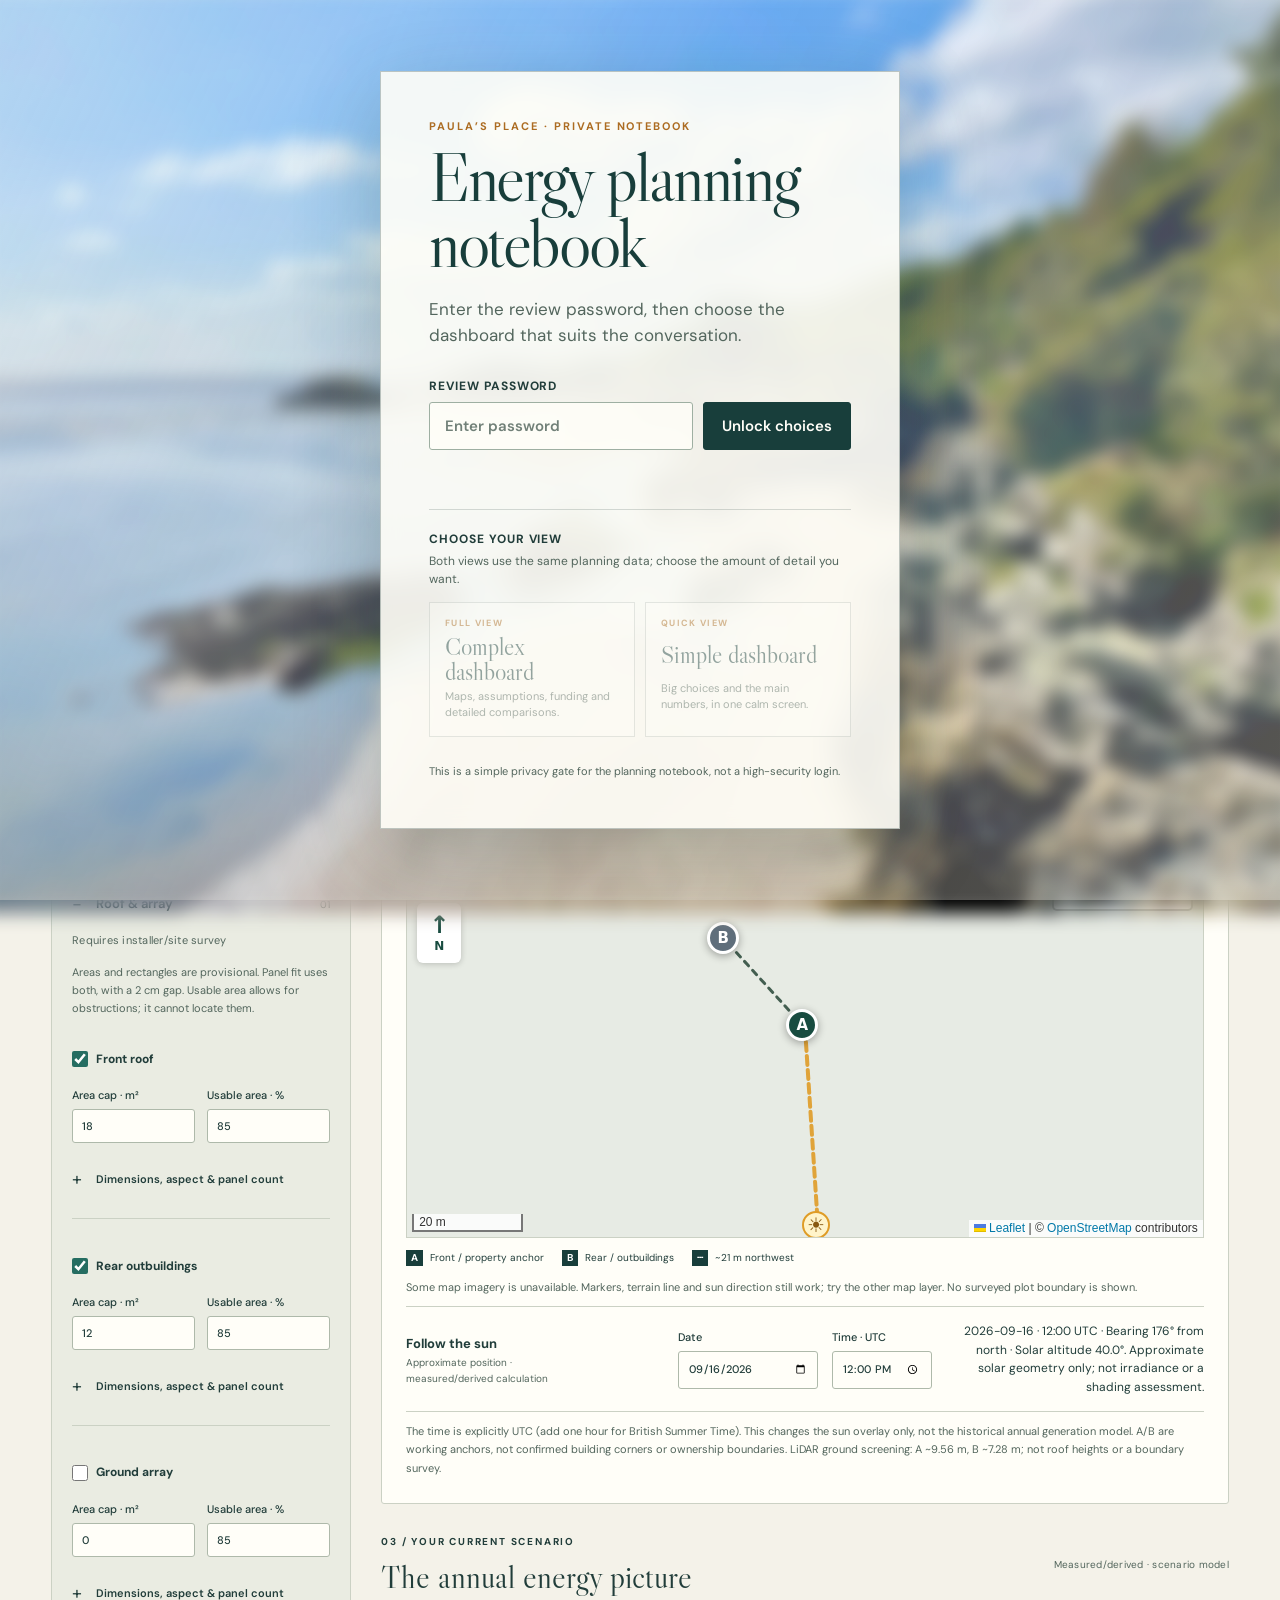
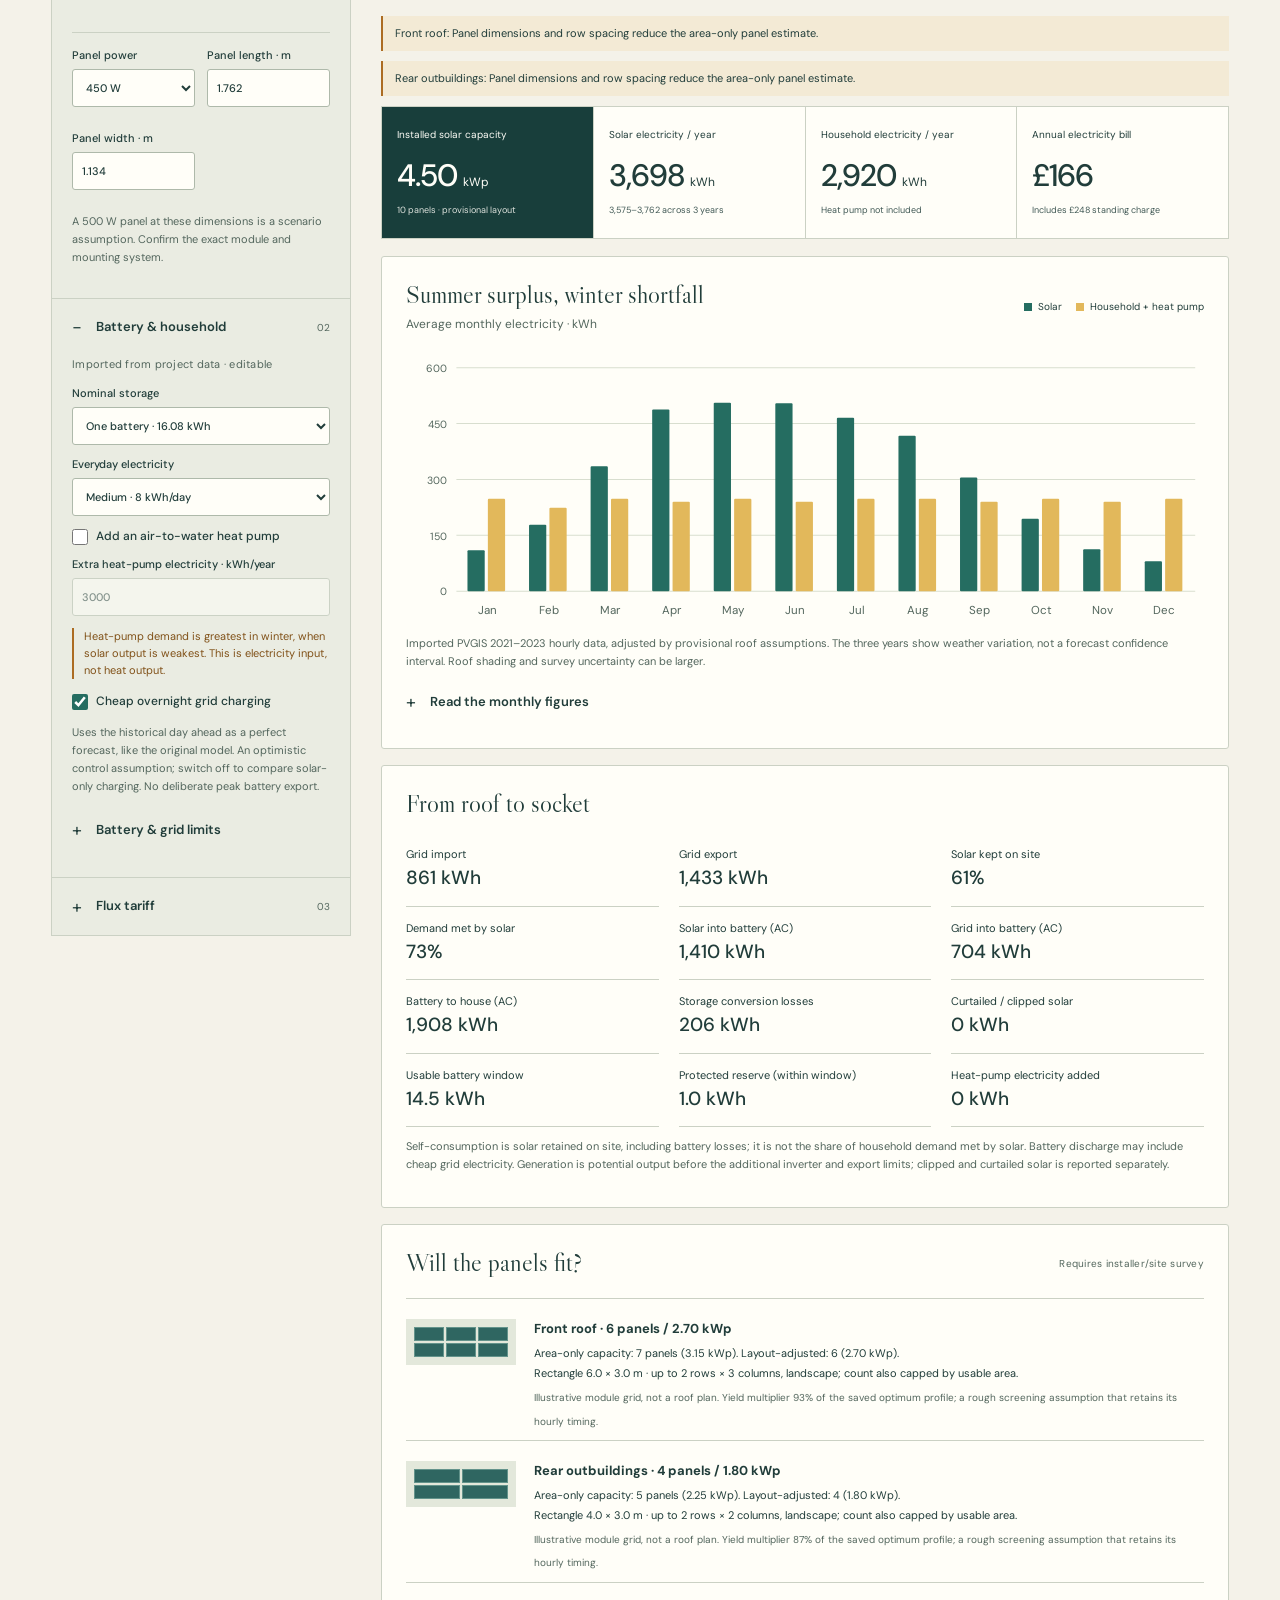
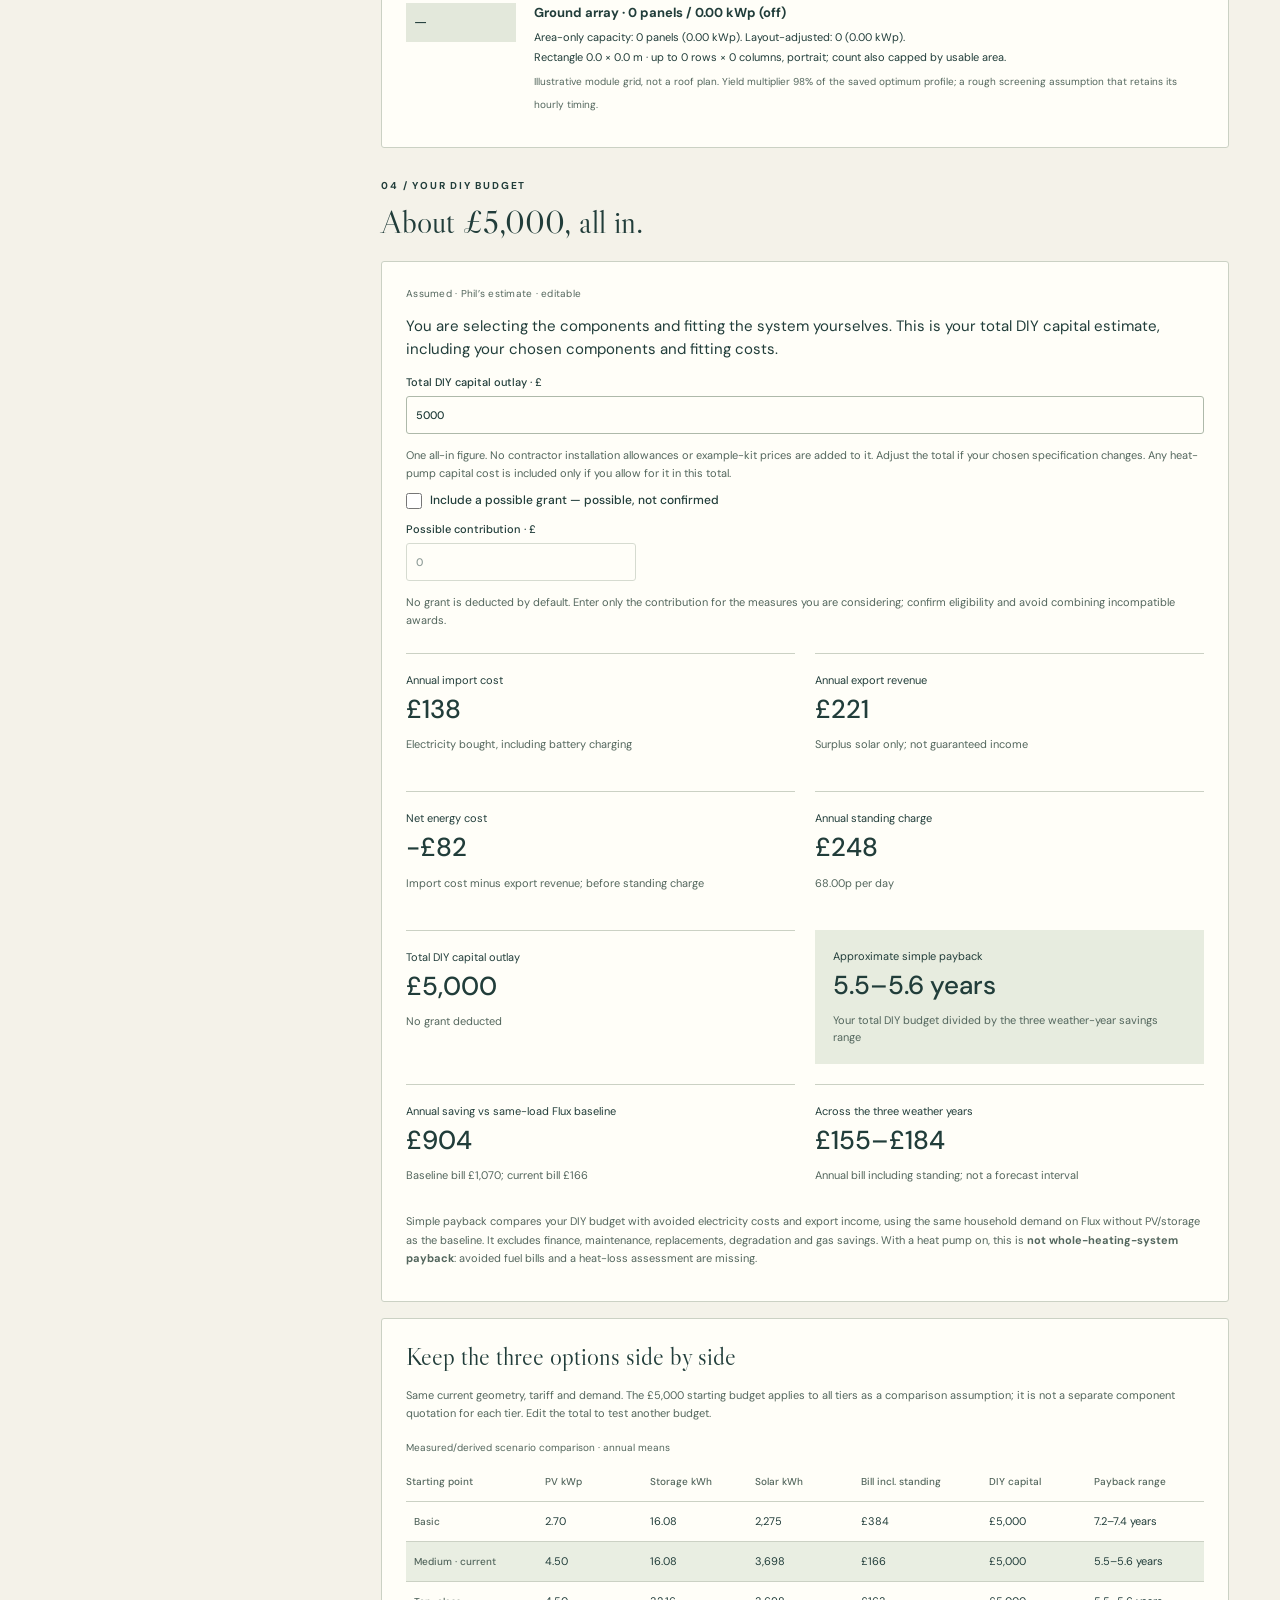
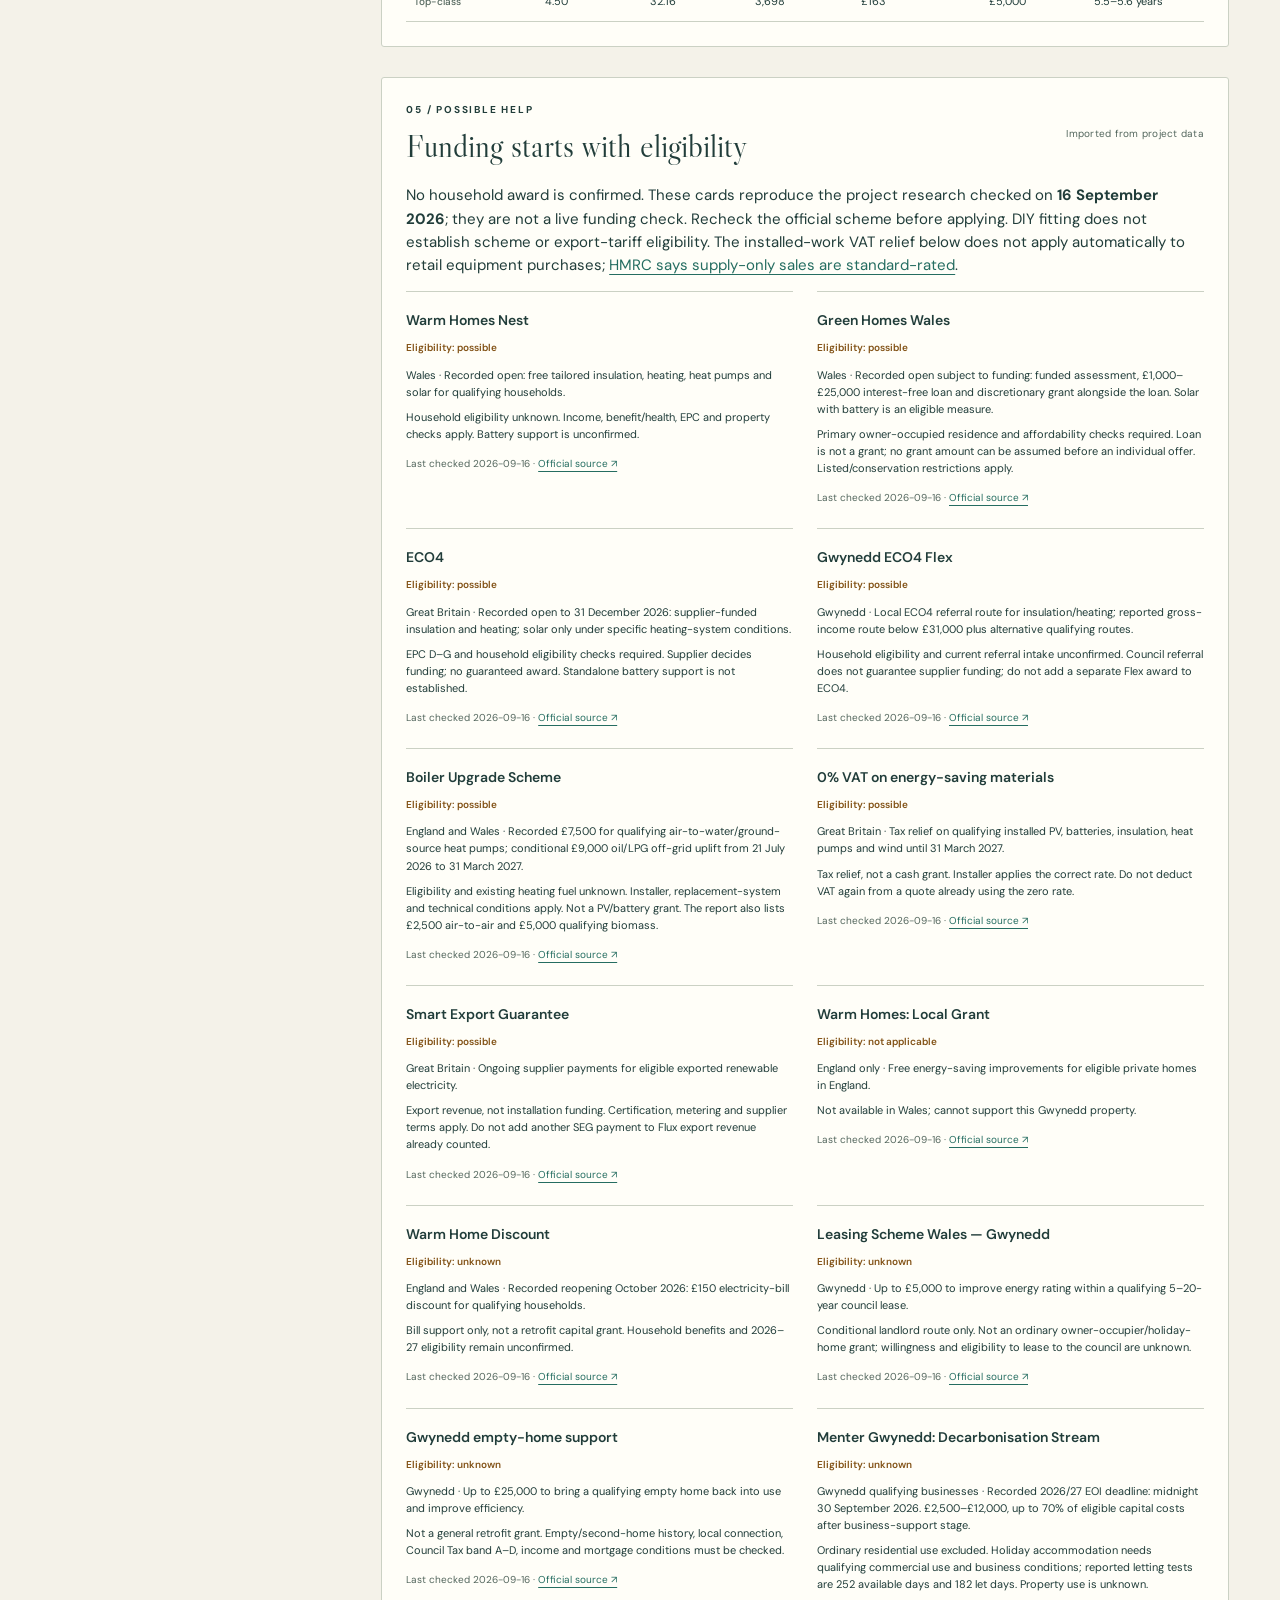
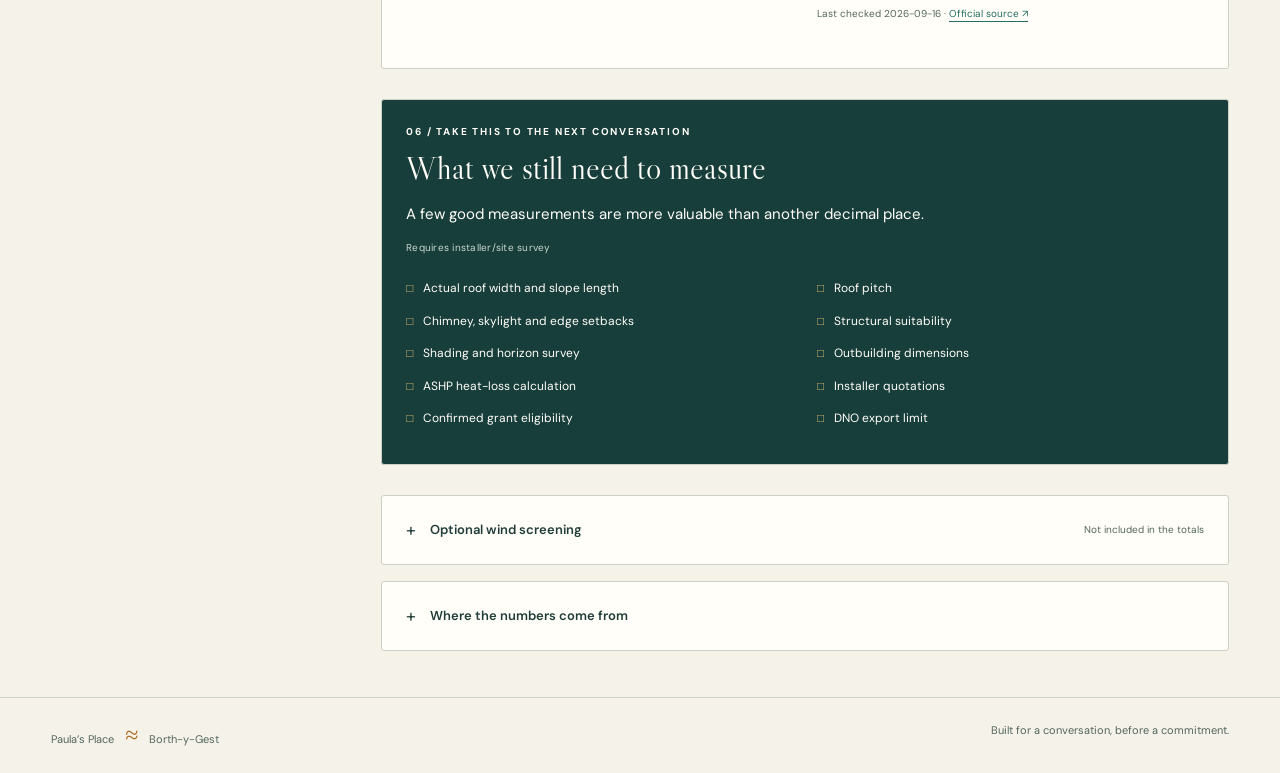
==== commit 43054577: "Restore recognisable sign-in background" ====
--- a/index.html
+++ b/index.html
@@ -46,7 +46,7 @@
 </div>
 <div id="dashboard-app" data-locked="true" aria-hidden="true">
 <a class="skip" href="#main">Skip to the energy notebook</a>
-<header class="masthead"><a class="brand" href="#"><span class="brand-mark" aria-hidden="true">P<span>≈</span></span><span>Paula’s Place<small>BORTH-Y-GEST · NORTH WALES</small></span></a><nav aria-label="Notebook sections"><a href="#site">The site</a><a href="#energy">Energy</a><a href="#costs">Costs</a><a href="#next">Next steps</a><a class="view-switch" href="simple/">Simple view ↗</a></nav><button id="reset" class="quiet">Reset to defaults ↺</button></header>
+<header class="masthead"><a class="brand" href="#"><span class="brand-mark" aria-hidden="true">P<span>≈</span></span><span>Paula’s Place<small>BORTH-Y-GEST · NORTH WALES</small></span></a><nav aria-label="Notebook sections"><a href="#site">The site</a><a href="#energy">Energy</a><a href="#costs">Costs</a><a href="#next">Next steps</a><a class="view-switch" href="simple/">Simple view ↗</a></nav><div class="masthead-actions"><button type="button" class="quiet signout" data-signout>Back to sign-in</button><button id="reset" class="quiet">Reset to defaults ↺</button></div></header>
 <main id="main">
 <section class="intro"><div><p class="eyebrow">A HOUSE BY THE SEA. A PLAN FOR ITS ENERGY.</p><h1>What could the sunshine do?</h1><p class="lede">Explore solar panels, battery storage and a possible heat pump for <strong>2 Mersey Street</strong>. Start with a tier, then change the assumptions together.</p></div><div class="edition"><span>FIELD NOTE / 01</span><strong>52.91556° N<br>4.13733° W</strong><small>Working front anchor · provisional<br>Planning notebook · September 2026</small></div></section>
 <div class="scope-note"><span class="dot"></span><p><strong>A comparison tool, with room for uncertainty.</strong> These are planning estimates, not an engineering design, planning approval, grant decision or quotation.</p></div>
@@ -81,6 +81,7 @@
     const field = document.getElementById('privacy-password');
     const status = document.getElementById('privacy-status');
     const choices = [...document.querySelectorAll('[data-dashboard-route]')];
+    const signoutButtons = [...document.querySelectorAll('[data-signout]')];
     const storageKey = 'paulas-place-dashboard-unlocked';
 
     function unlock() {
@@ -129,6 +130,11 @@
         unlock();
       }
     }));
+
+    signoutButtons.forEach(button => button.addEventListener('click', () => {
+      sessionStorage.removeItem(storageKey);
+      window.location.reload();
+    }));
   })();
 </script>
 </body></html>
--- a/styles.css
+++ b/styles.css
@@ -10,8 +10,8 @@
 /* Private review gate: Paula’s Place palette, with the supplied coast image as atmosphere. */
 .privacy-gate{position:fixed;inset:0;z-index:5000;overflow:auto;color:var(--ink);background:var(--cream)}
 .privacy-backdrop,.privacy-wash{position:fixed;inset:0;pointer-events:none}
-.privacy-backdrop{z-index:-2;background:url('assets/borth-y-gest-gate.png') center/cover no-repeat;filter:blur(18px) saturate(1.18) contrast(1.06) brightness(.92);transform:scale(1.08)}
-.privacy-wash{z-index:-1;background:linear-gradient(115deg,rgba(244,242,233,.88) 0%,rgba(244,242,233,.66) 44%,rgba(244,242,233,.78) 100%),radial-gradient(circle at 50% 44%,rgba(37,109,97,.15),transparent 38%)}
+.privacy-backdrop{z-index:-2;background:url('assets/borthygest-gate.jpg') center/cover no-repeat;filter:blur(9px) saturate(1.12) contrast(1.08) brightness(.98);transform:scale(1.03)}
+.privacy-wash{z-index:-1;background:linear-gradient(115deg,rgba(244,242,233,.48) 0%,rgba(244,242,233,.22) 45%,rgba(244,242,233,.36) 100%),radial-gradient(circle at 50% 44%,rgba(37,109,97,.08),transparent 38%)}
 .privacy-shell{width:min(1080px,calc(100% - 32px));min-height:100svh;margin:0 auto;display:grid;place-items:center;padding:32px 0}
 .privacy-panel{width:min(520px,100%);padding:clamp(28px,5vw,48px);background:rgba(255,254,248,.9);border:1px solid rgba(33,61,58,.28);box-shadow:0 24px 80px rgba(33,61,58,.24);backdrop-filter:blur(10px)}
 .privacy-eyebrow{margin:0 0 12px;color:var(--amber);font-size:11px;line-height:1.2;font-weight:700;letter-spacing:.18em;text-transform:uppercase}
@@ -38,8 +38,8 @@
 .privacy-choice-link strong{font:24px/1.05 var(--serif);font-weight:400;color:var(--dark)}
 .privacy-choice-link>span:last-child{font-size:11px;line-height:1.45;color:var(--muted)}
 .privacy-choice-kicker{color:var(--amber);font-size:9px;line-height:1.2;font-weight:700;letter-spacing:.15em}
-.masthead nav .view-switch{color:var(--sea);font-weight:700}
+.masthead nav .view-switch{color:var(--sea);font-weight:700}.masthead-actions{display:flex;align-items:center;gap:8px}
 .privacy-note{margin:26px 0 0;color:var(--muted);font-size:11px;line-height:1.5}
 .privacy-shake{animation:privacy-shake .28s ease-in-out}
 @keyframes privacy-shake{0%,100%{transform:translateX(0)}30%{transform:translateX(-7px)}70%{transform:translateX(7px)}}
-@media(max-width:560px){.privacy-shell{width:min(100% - 22px,1080px);padding:11px 0}.privacy-panel{padding:26px 22px}.privacy-entry{display:grid}.privacy-entry button{width:100%}.privacy-panel h1{font-size:clamp(40px,16vw,62px)}.privacy-choice-links{grid-template-columns:1fr}.privacy-choice-link{min-height:0}.masthead nav .view-switch{display:block}}
+@media(max-width:560px){.privacy-shell{width:min(100% - 22px,1080px);padding:11px 0}.privacy-panel{padding:26px 22px}.privacy-entry{display:grid}.privacy-entry button{width:100%}.privacy-panel h1{font-size:clamp(40px,16vw,62px)}.privacy-choice-links{grid-template-columns:1fr}.privacy-choice-link{min-height:0}.masthead nav .view-switch{display:block}.masthead-actions{width:100%;justify-content:flex-start}}
